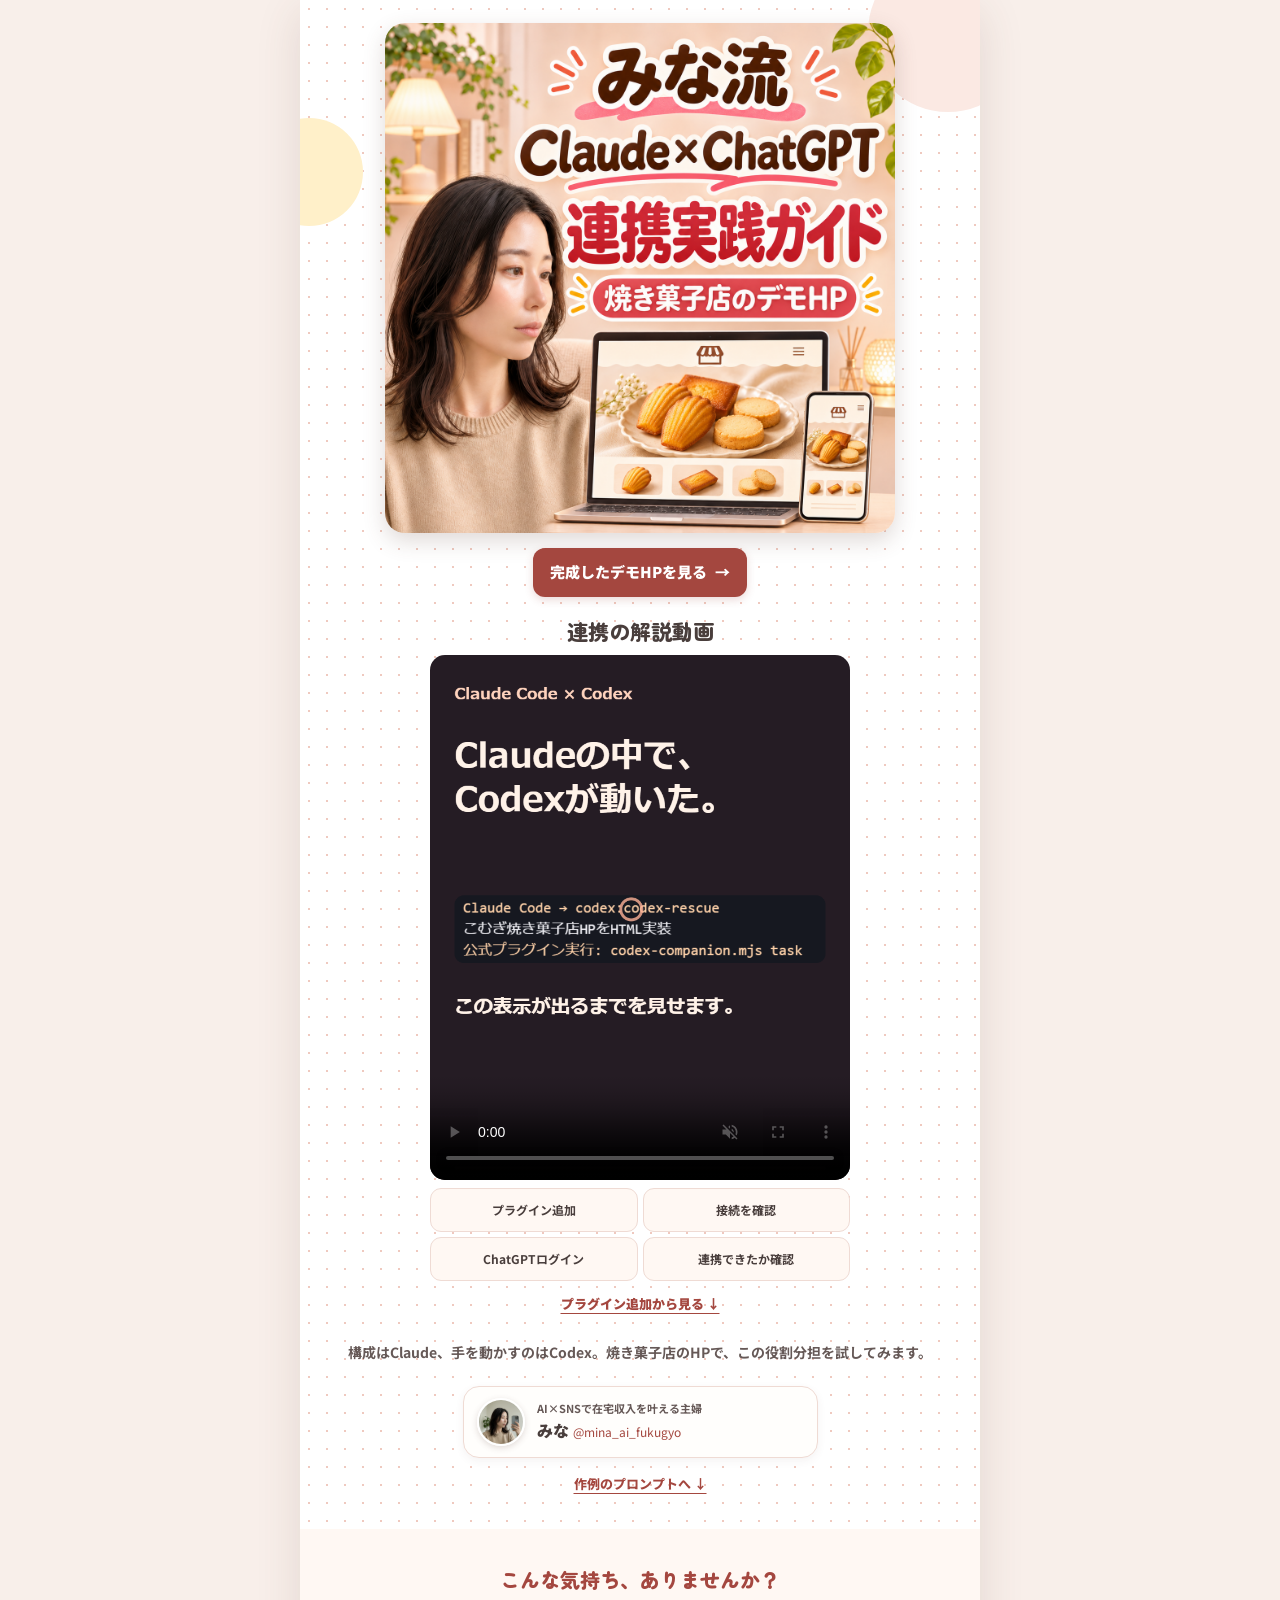
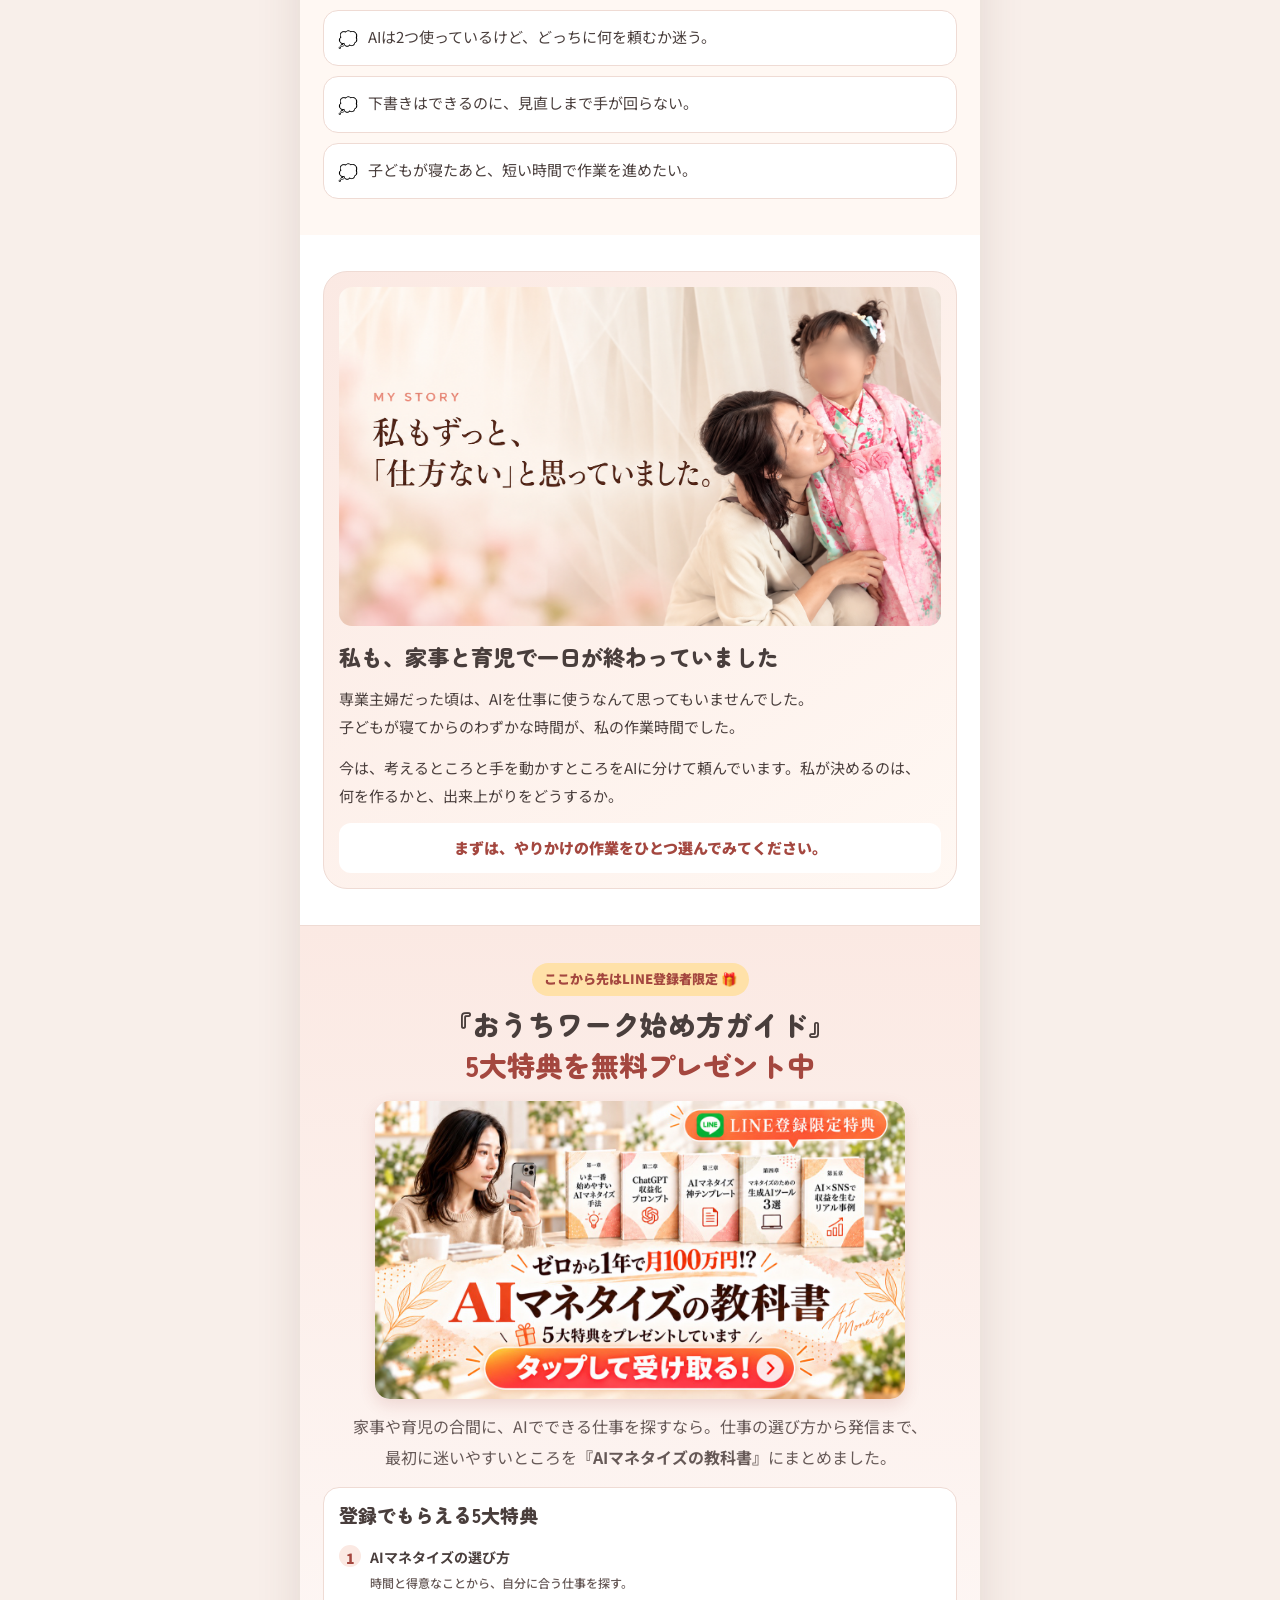
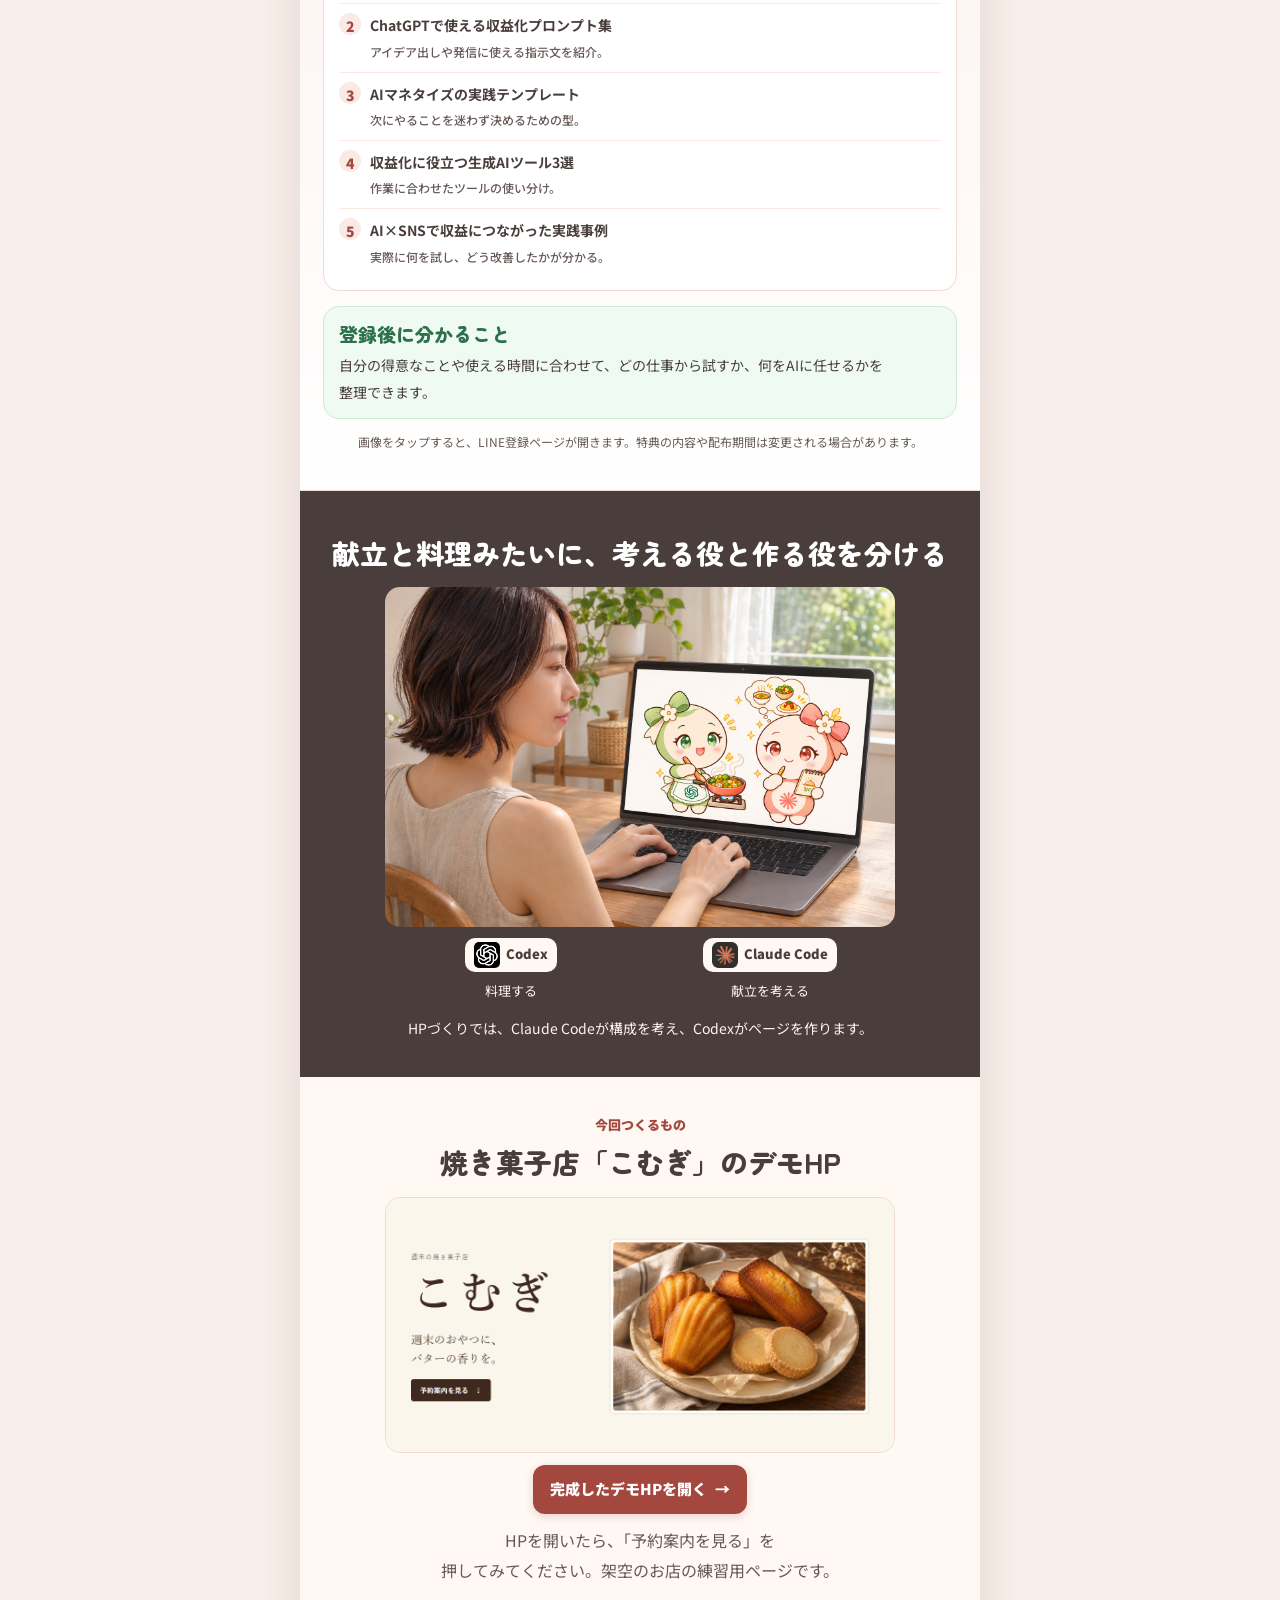
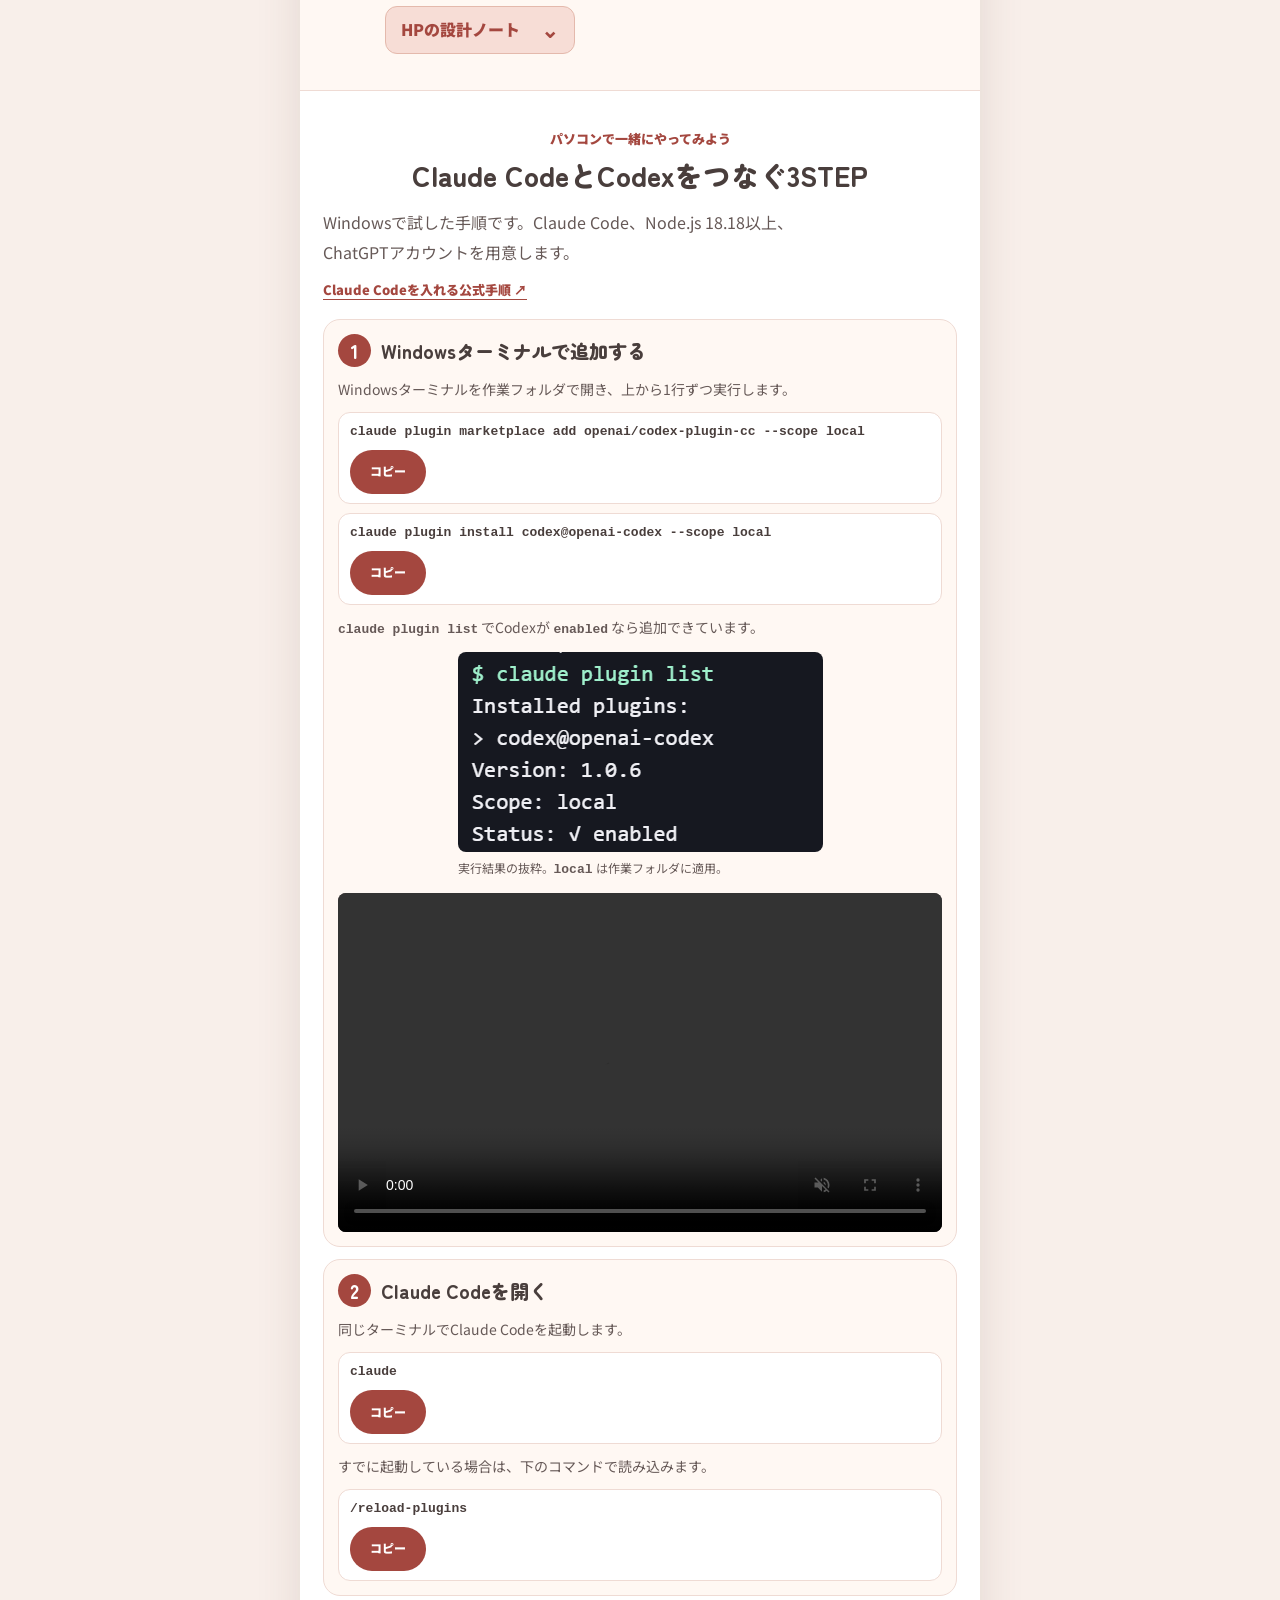
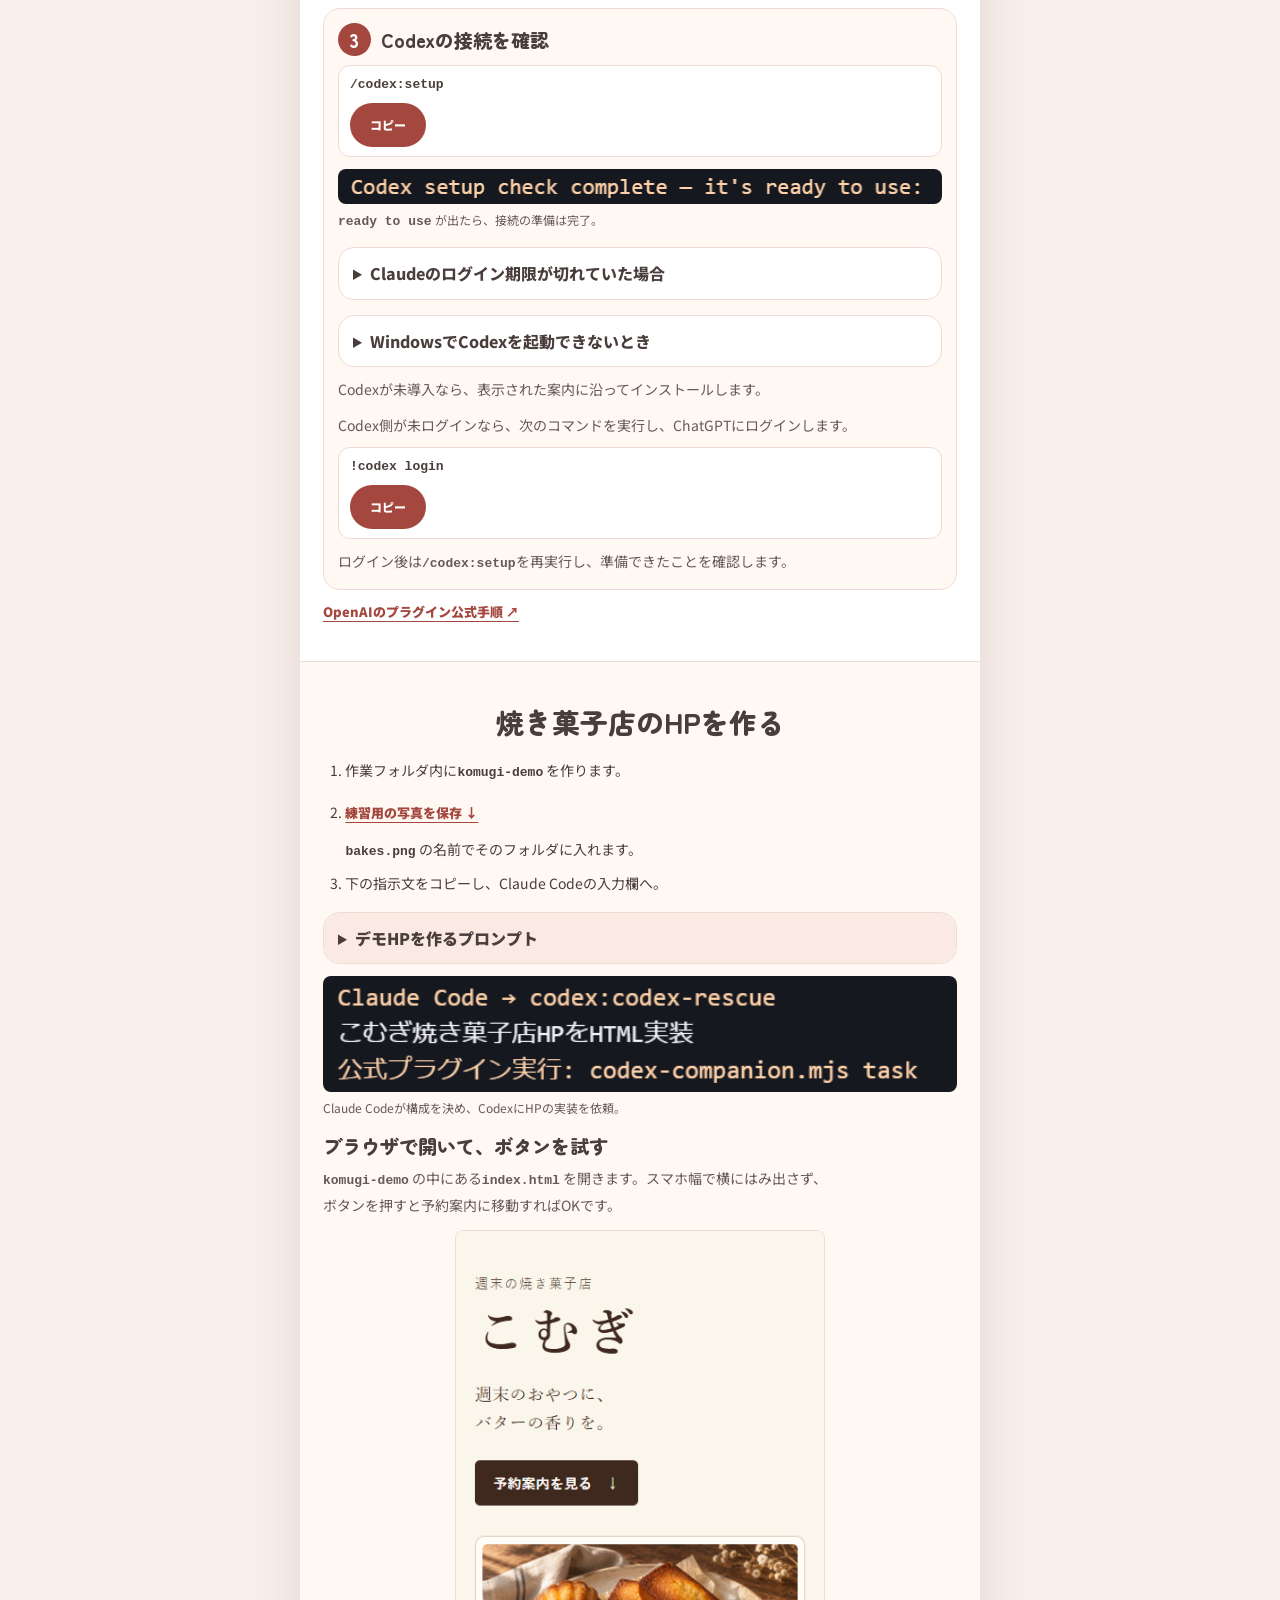
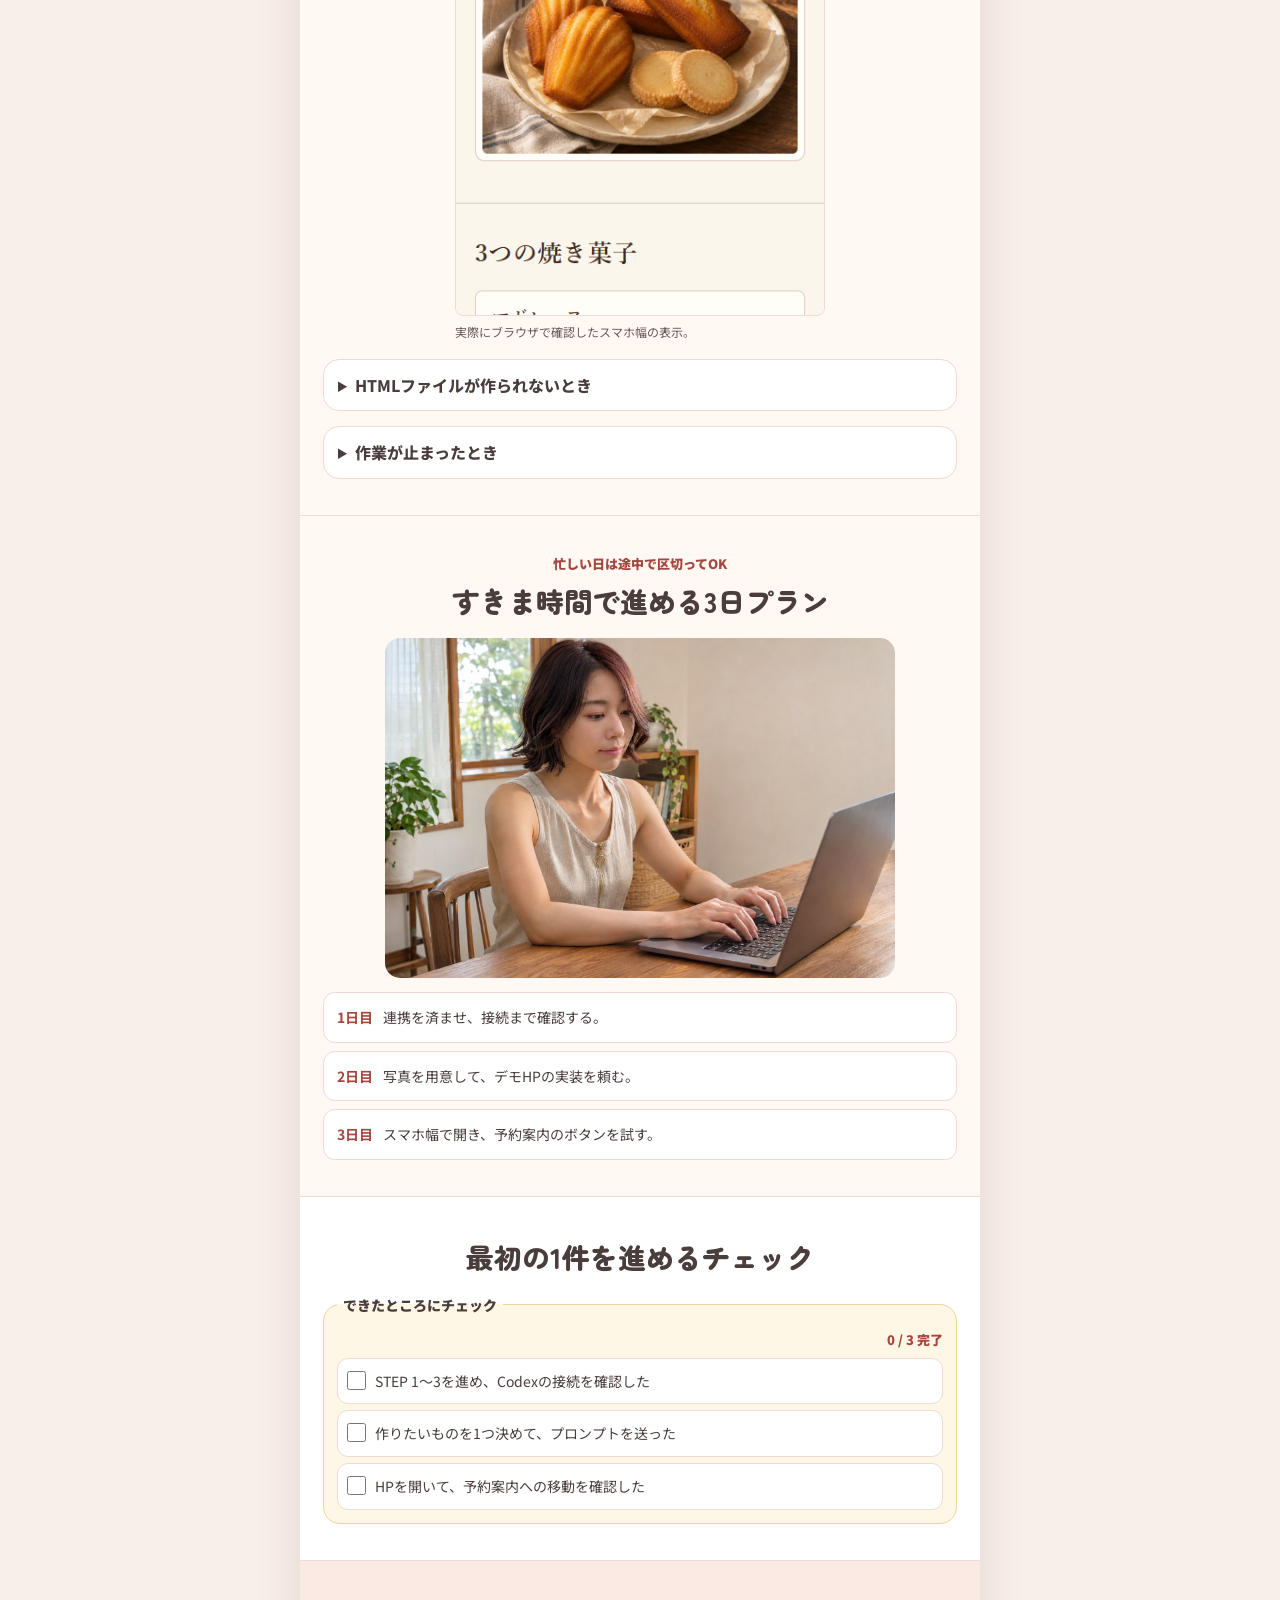
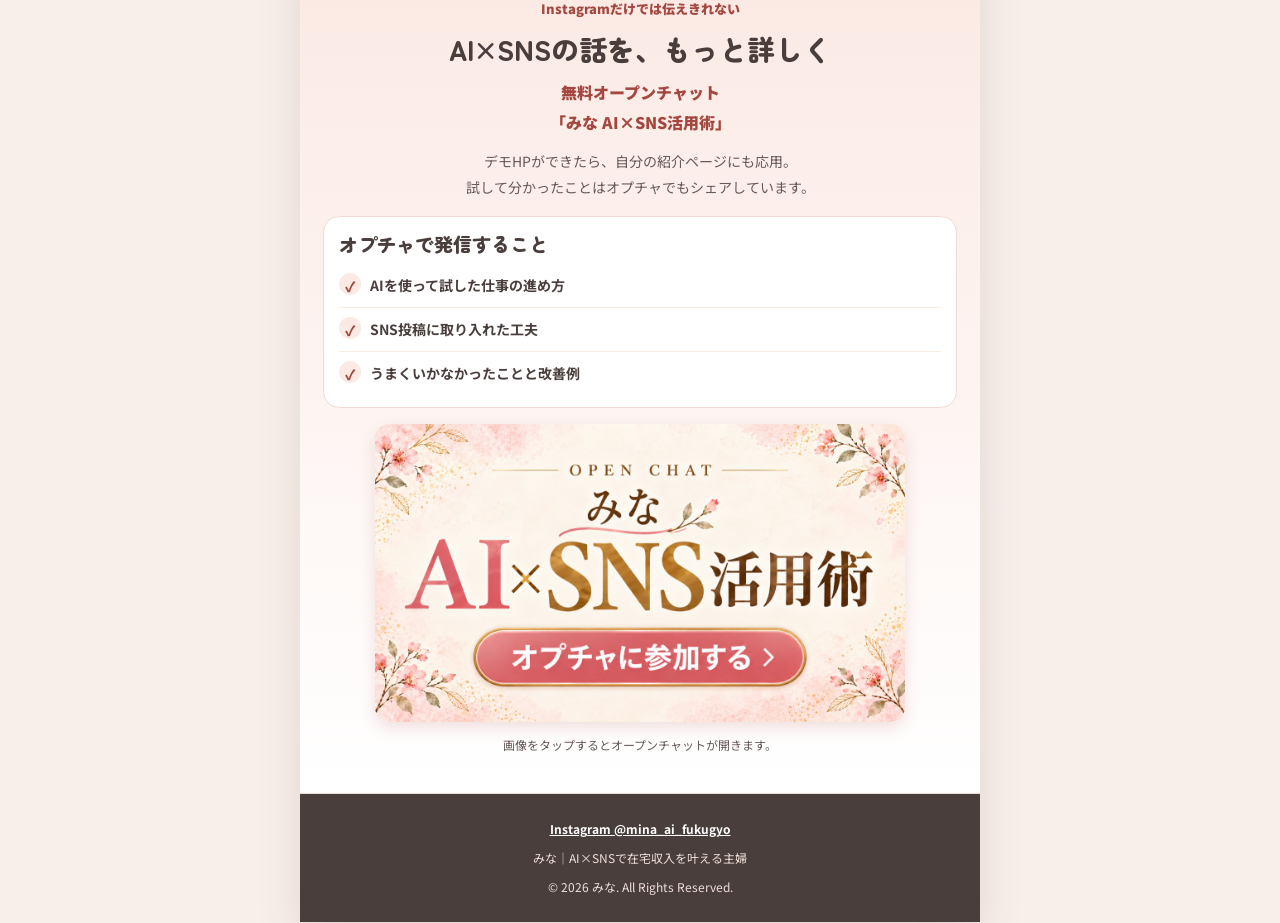
==== index.html @ f0c9cffb "Publish the Claude and ChatGPT bonus guide" ====
<!doctype html>
<html lang="ja">
<head>
  <meta charset="utf-8">
  <meta name="viewport" content="width=device-width, initial-scale=1">
  <meta name="theme-color" content="#fff8f3">
  <meta name="description" content="Claude Codeが構成を決め、Codexが実装。焼き菓子店のデモHPで試す、みなの連携実践ガイド。">
  <title>みな流 Claude×ChatGPT 連携実践ガイド</title>
  <link rel="stylesheet" href="style.css">
  <script src="copy.js" defer></script>
</head>
<body>
<main class="page" id="top">
  <header class="hero">
    <img class="guide-cover" src="assets/mina-bakery-cover.png" width="1254" height="1254" alt="みな流 Claude×ChatGPT 連携実践ガイド。焼き菓子店のデモHPを作る。">
    <h1 class="sr-only">みな流 Claude×ChatGPT 連携実践ガイド</h1>
    <a class="demo-button hero-demo-button" href="komugi-demo/">完成したデモHPを見る <span aria-hidden="true">→</span></a>
    <section class="video-section" aria-labelledby="video-title">
      <h2 id="video-title">連携の解説動画</h2>
      <video class="walkthrough-clip" controls muted playsinline preload="none" poster="assets/claude-codex-quick-poster.png" data-play-in-view aria-label="Claude CodeとCodexの連携。Codexが動いた画面から、プラグイン追加と接続の操作を追う">
        <source src="assets/claude-codex-quick.mp4" type="video/mp4">
        <a href="assets/claude-codex-quick.mp4">解説動画を開く</a>
      </video>
      <div class="video-chapters" role="group" aria-label="実演動画の場面へ移動">
        <button type="button" data-video-time="3.7">プラグイン追加</button>
        <button type="button" data-video-time="7.6">接続を確認</button>
        <button type="button" data-video-time="13.4">ChatGPTログイン</button>
        <button type="button" data-video-time="18.1">連携できたか確認</button>
      </div>
      <a class="source" href="#install-video"><span class="keep">プラグイン追加から見る ↓</span></a>
    </section>
    <p class="intro"><span class="keep">構成はClaude、</span><span class="keep">手を動かすのはCodex。</span><span class="keep">焼き菓子店のHPで、</span><span class="keep">この役割分担を試してみます。</span></p>
    <a class="profile" href="https://www.instagram.com/mina_ai_fukugyo/">
      <img src="assets/mina-avatar.png" alt="" width="48" height="48">
      <span><small>AI×SNSで在宅収入を叶える主婦</small><strong>みな</strong> <span class="handle">@mina_ai_fukugyo</span></span>
    </a>
    <a class="jump" href="#practice">作例のプロンプトへ ↓</a>
  </header>

  <section class="section worries" aria-labelledby="worries-title">
    <h2 id="worries-title"><span class="keep">こんな気持ち、</span><span class="keep">ありませんか？</span></h2>
    <ul>
      <li><span aria-hidden="true">💭</span><p><span class="keep">AIは2つ使っているけど、</span><span class="keep">どっちに何を頼むか迷う。</span></p></li>
      <li><span aria-hidden="true">💭</span><p><span class="keep">下書きはできるのに、</span><span class="keep">見直しまで手が回らない。</span></p></li>
      <li><span aria-hidden="true">💭</span><p><span class="keep">子どもが寝たあと、</span><span class="keep">短い時間で作業を進めたい。</span></p></li>
    </ul>
  </section>

  <section class="section story" aria-labelledby="story-title">
    <div class="story-card">
      <img src="assets/my-story-banner.png" alt="MY STORY 私もずっと、仕方ないと思っていました。">
      <h2 id="story-title"><span class="keep">私も、家事と育児で</span><span class="keep">一日が終わっていました</span></h2>
      <p><span class="keep">専業主婦だった頃は、</span><span class="keep">AIを仕事に使うなんて</span><span class="keep">思ってもいませんでした。</span><span class="keep">子どもが寝てからの</span><span class="keep">わずかな時間が、</span><span class="keep">私の作業時間でした。</span></p>
      <p><span class="keep">今は、考えるところと</span><span class="keep">手を動かすところを</span><span class="keep">AIに分けて頼んでいます。</span><span class="keep">私が決めるのは、</span><span class="keep">何を作るかと、</span><span class="keep">出来上がりをどうするか。</span></p>
      <p class="story-callout"><span class="keep">まずは、やりかけの作業を</span><span class="keep">ひとつ選んでみてください。</span></p>
    </div>
  </section>

  <section class="section benefits" id="line-benefits" aria-labelledby="benefits-title">
    <p class="eyebrow keep">ここから先はLINE登録者限定 🎁</p>
    <h2 id="benefits-title"><span class="keep">『おうちワーク</span><span class="keep">始め方ガイド』</span><span class="title-line"><span class="keep">5大特典を</span><span class="keep">無料プレゼント中</span></span></h2>
    <a class="line-banner" href="https://mimatsu037.github.io/line-link/" aria-label="LINEに登録して5大特典を受け取る"><img src="assets/line-benefits-cta.jpg" alt="AIマネタイズの教科書｜タップしてLINEで5大特典を受け取る"></a>
    <p><span class="keep">家事や育児の合間に、</span><span class="keep">AIでできる仕事を探すなら。</span><span class="keep">仕事の選び方から発信まで、</span><span class="keep">最初に迷いやすいところを</span><span class="keep"><strong>『AIマネタイズの教科書』</strong>に</span><span class="keep">まとめました。</span></p>
    <div class="benefit-list">
      <h3>登録でもらえる5大特典</h3>
      <ol>
        <li><span class="keep">AIマネタイズの選び方</span><p><span class="keep">時間と得意なことから、</span><span class="keep">自分に合う仕事を探す。</span></p></li>
        <li><span class="keep">ChatGPTで使える</span><span class="keep">収益化プロンプト集</span><p><span class="keep">アイデア出しや発信に</span><span class="keep">使える指示文を紹介。</span></p></li>
        <li><span class="keep">AIマネタイズの</span><span class="keep">実践テンプレート</span><p><span class="keep">次にやることを</span><span class="keep">迷わず決めるための型。</span></p></li>
        <li><span class="keep">収益化に役立つ</span><span class="keep">生成AIツール3選</span><p><span class="keep">作業に合わせた</span><span class="keep">ツールの使い分け。</span></p></li>
        <li><span class="keep">AI×SNSで収益につながった</span><span class="keep">実践事例</span><p><span class="keep">実際に何を試し、</span><span class="keep">どう改善したかが分かる。</span></p></li>
      </ol>
    </div>
    <aside class="after">
      <h3>登録後に分かること</h3>
      <p><span class="keep">自分の得意なことや</span><span class="keep">使える時間に合わせて、</span><span class="keep">どの仕事から試すか、</span><span class="keep">何をAIに任せるかを</span><span class="keep">整理できます。</span></p>
    </aside>
    <p class="note"><span class="keep">画像をタップすると、</span><span class="keep">LINE登録ページが開きます。</span><span class="keep">特典の内容や配布期間は</span><span class="keep">変更される場合があります。</span></p>
  </section>
  <section class="section roles" aria-labelledby="roles-title">
    <h2 id="roles-title"><span class="keep">献立と料理みたいに、</span><span class="keep">考える役と作る役を分ける</span></h2>
    <figure class="guide-figure role-work-photo">
      <img src="assets/mina-pc-mascots.jpg" width="1536" height="1024" loading="lazy" alt="パソコンを操作するみなの横顔。画面では緑のCodexが料理し、コーラル色のClaude Codeが献立を考えている。">
    </figure>
    <div class="ai-pair cooking-roles">
      <div><span class="keep"><img src="assets/codex.png" alt="" width="26" height="26"> Codex</span><p>料理する</p></div>
      <div><span class="keep"><img src="assets/claude-code.png" alt="" width="26" height="26"> Claude Code</span><p>献立を考える</p></div>
    </div>
    <p class="roles-example"><span class="keep">HPづくりでは、</span><span class="keep">Claude Codeが構成を考え、</span><span class="keep">Codexがページを作ります。</span></p>
  </section>

  <section class="section finished-example" id="demo" aria-labelledby="sample-title">
    <div class="section-heading">
      <p class="eyebrow">今回つくるもの</p>
      <h2 id="sample-title"><span class="keep">焼き菓子店「こむぎ」の</span><span class="keep">デモHP</span></h2>
    </div>
    <a class="demo-preview" href="komugi-demo/" aria-label="焼き菓子店こむぎの完成したデモHPを開く">
      <img src="assets/komugi-desktop.png" width="1100" height="645" loading="lazy" alt="実際にブラウザで表示した、焼き菓子店こむぎのホームページ。">
    </a>
    <a class="demo-button" href="komugi-demo/">完成したデモHPを開く <span aria-hidden="true">→</span></a>
    <p class="section-lead"><span class="keep">HPを開いたら、</span><span class="keep">「予約案内を見る」を</span><span class="keep">押してみてください。</span><span class="keep">架空のお店の練習用ページです。</span></p>
    <details class="script-notebook">
      <summary>HPの設計ノート</summary>
      <div class="notebook-paper">
        <h3 class="notebook-title"><span class="keep">お店の紹介から</span><span class="keep">予約案内まで</span></h3>
        <ol class="notebook-entries">
          <li><h4>最初の画面</h4><p><span class="keep">写真と店名で雰囲気を伝え、</span><span class="keep">予約案内のボタンを置く。</span></p></li>
          <li><h4>焼き菓子の紹介</h4><p><span class="keep">マドレーヌ、フィナンシェ、</span><span class="keep">サブレの3種類を並べる。</span></p></li>
          <li><h4>予約・受け取りの案内</h4><p><span class="keep">冒頭のボタンから</span><span class="keep">同じページ内の案内へ移動。</span></p></li>
        </ol>
      </div>
    </details>
  </section>

  <section class="section" id="setup" aria-labelledby="setup-title">
    <div class="section-heading">
      <p class="eyebrow">パソコンで一緒にやってみよう</p>
      <h2 id="setup-title"><span class="keep">Claude CodeとCodexを</span><span class="keep">つなぐ3STEP</span></h2>
    </div>
    <p class="section-lead"><span class="keep">Windowsで試した手順です。</span><span class="keep">Claude Code、</span><span class="keep">Node.js 18.18以上、</span><span class="keep">ChatGPTアカウントを用意します。</span></p>
    <a class="source" href="https://code.claude.com/docs/en/quickstart" target="_blank" rel="noopener noreferrer"><span class="keep">Claude Codeを入れる</span><span class="keep">公式手順 ↗</span></a>
    <ol class="steps">
      <li class="card">
        <h3><span><span class="keep">Windowsターミナルで</span><span class="keep">追加する</span></span></h3>
        <div id="install-video">
          <p><span class="keep">Windowsターミナルを</span><span class="keep">作業フォルダで開き、</span><span class="keep">上から1行ずつ実行します。</span></p>
          <div class="snippet"><code id="terminal-marketplace">claude plugin marketplace add openai/codex-plugin-cc --scope local</code><button type="button" data-copy="terminal-marketplace" aria-label="ターミナル用の追加コマンドをコピー">コピー</button></div>
          <div class="snippet"><code id="terminal-install">claude plugin install codex@openai-codex --scope local</code><button type="button" data-copy="terminal-install" aria-label="ターミナル用のインストールコマンドをコピー">コピー</button></div>
          <p><span class="keep"><code>claude plugin list</code> で</span><span class="keep">Codexが <code>enabled</code> なら</span><span class="keep">追加できています。</span></p>
          <figure class="recorded-screen installed-screen">
            <img src="assets/recorded-plugin-enabled.png" width="365" height="200" loading="lazy" alt="実際の claude plugin list の結果。codex@openai-codex が Scope: local、Status: enabled と表示された。">
            <figcaption><span class="keep">実行結果の抜粋。</span><span class="keep"><code>local</code> は作業フォルダに適用。</span></figcaption>
          </figure>
          <video class="install-clip" controls muted playsinline preload="none" data-play-in-view aria-label="プラグインの追加と再ログインが必要な場合の操作録画">
            <source src="assets/claude-codex-install.mp4" type="video/mp4">
            <a href="assets/claude-codex-install.mp4">実演動画を開く</a>
          </video>
        </div>
      </li>
      <li class="card">
        <h3>Claude Codeを開く</h3>
        <p><span class="keep">同じターミナルで</span><span class="keep">Claude Codeを起動します。</span></p>
        <div class="snippet"><code id="launch-claude">claude</code><button type="button" data-copy="launch-claude" aria-label="Claude Codeの起動コマンドをコピー">コピー</button></div>
        <p><span class="keep">すでに起動している場合は、</span><span class="keep">下のコマンドで読み込みます。</span></p>
        <div class="snippet"><code id="reload">/reload-plugins</code><button type="button" data-copy="reload" aria-label="再読み込みコマンドをコピー">コピー</button></div>
      </li>
      <li class="card">
        <h3>Codexの接続を確認</h3>
        <div class="snippet"><code id="connect">/codex:setup</code><button type="button" data-copy="connect" aria-label="接続確認コマンドをコピー">コピー</button></div>
        <figure class="recorded-screen">
          <a href="assets/recorded-bakery-ready.png" target="_blank" rel="noopener">
            <img src="assets/recorded-bakery-ready.png" width="600" height="35" loading="lazy" alt="Codex setup check complete — it's ready to use と表示された実行画面。">
          </a>
          <figcaption><span class="keep"><code>ready to use</code> が出たら、</span><span class="keep">接続の準備は完了。</span></figcaption>
        </figure>
        <details class="help auth-help">
          <summary><span class="keep">Claudeのログイン期限が</span><span class="keep">切れていた場合</span></summary>
          <p><span class="keep"><code>OAuth session expired</code></span><span class="keep">と出たら、ターミナルで</span><span class="keep">Claudeに再ログインします。</span></p>
          <figure class="recorded-screen">
            <a href="assets/recorded-claude-auth-expired.png" target="_blank" rel="noopener">
              <img src="assets/recorded-claude-auth-expired.png" width="905" height="32" loading="lazy" alt="接続を試したときの表示。Failed to authenticate: OAuth session expired and could not be refreshed.">
            </a>
            <figcaption>実際のエラー表示。タップで拡大。</figcaption>
          </figure>
          <div class="snippet"><code id="claude-login">claude auth login</code><button type="button" data-copy="claude-login" aria-label="Claudeの再ログインコマンドをコピー">コピー</button></div>
          <p><span class="keep">ブラウザでログインしたら、</span><span class="keep">同じ作業フォルダで</span><span class="keep"><code>/codex:setup</code> をやり直します。</span></p>
          <a class="source" href="https://code.claude.com/docs/en/cli-reference" target="_blank" rel="noopener noreferrer">Claude Codeのログイン手順 ↗</a>
        </details>
        <details class="help windows-cli-help">
          <summary><span class="keep">WindowsでCodexを</span><span class="keep">起動できないとき</span></summary>
          <p><span class="keep"><code>Exec format error</code> が出たら、</span><span class="keep">Git Bashで次のコマンドを試します。</span></p>
          <div class="snippet"><code id="codex-version">codex --version</code><button type="button" data-copy="codex-version" aria-label="Codex CLIのバージョン確認コマンドをコピー">コピー</button></div>
          <p><span class="keep">バージョンが出なければ、</span><span class="keep">公式のWindows用CLIを用意し、</span><span class="keep">Git Bashで起動できる状態にします。</span><span class="keep">その後、Claude Codeを開き直し、</span><span class="keep"><code>/codex:setup</code> を実行します。</span></p>
          <a class="source" href="https://github.com/openai/codex#quickstart" target="_blank" rel="noopener noreferrer"><span class="keep">Codex CLIの</span><span class="keep">公式インストール手順 ↗</span></a>
        </details>
        <p><span class="keep">Codexが未導入なら、</span><span class="keep">表示された案内に沿って</span><span class="keep">インストールします。</span></p>
        <p><span class="keep">Codex側が未ログインなら、</span><span class="keep">次のコマンドを実行し、</span><span class="keep">ChatGPTにログインします。</span></p>
        <div class="snippet"><code id="login">!codex login</code><button type="button" data-copy="login" aria-label="ログインコマンドをコピー">コピー</button></div>
        <p><span class="keep">ログイン後は</span><span class="keep"><code>/codex:setup</code>を再実行し、</span><span class="keep">準備できたことを確認します。</span></p>
      </li>
    </ol>
    <a class="source" href="https://github.com/openai/codex-plugin-cc" target="_blank" rel="noopener noreferrer"><span class="keep">OpenAIのプラグイン</span><span class="keep">公式手順 ↗</span></a>
  </section>

  <section class="section prompt-section" id="practice" aria-labelledby="prompt-title">
    <div class="section-heading">
      <h2 id="prompt-title">焼き菓子店のHPを作る</h2>
    </div>
    <ol class="practice-prep">
      <li><span class="keep">作業フォルダ内に</span><span class="keep"><code>komugi-demo</code> を作ります。</span></li>
      <li><a class="source" href="komugi-demo/bakes.png" download="bakes.png">練習用の写真を保存 ↓</a><span class="keep"><code>bakes.png</code> の名前で</span><span class="keep">そのフォルダに入れます。</span></li>
      <li><span class="keep">下の指示文をコピーし、</span><span class="keep">Claude Codeの入力欄へ。</span></li>
    </ol>
    <details class="prompt-card">
      <summary><span class="keep">デモHPを作る</span><span class="keep">プロンプト</span></summary>
      <div class="prompt-bar"><button type="button" data-copy="prompt" aria-label="デモHPを作るプロンプトをコピー">全文をコピー</button></div>
      <pre id="prompt" class="prompt-text">架空の焼き菓子店「こむぎ」の、スマホ向け1ページHPを作りたいです。週末に<span class="keep">マドレーヌ</span>、<span class="keep">フィナンシェ</span>、<span class="keep">サブレ</span>をテイクアウトできるお店という設定です。

まず<span class="keep">Claude Code</span>で、お店の雰囲気、初めての人に伝えること、ページを読む順番、予約案内への導線を短く設計してください。その設計を表示したら、<span class="keep">codex:codex-rescue</span> に <span class="keep">--wait</span> を付けて、下の条件と一緒に実装を依頼してください。

・<span class="keep">komugi-demo/index.html</span> を作成。CSSはHTMLの中に書き、単体でブラウザ表示できるようにする
・用意した焼き菓子の写真 <span class="keep">komugi-demo/bakes.png</span> を参照する。画像の差し替えや外部画像の取得は不要
・クリーム色と焦げ茶を中心に、写真が映える素朴で上品なデザイン。日本語で読みやすくする
・上から「お店の紹介」「3つの焼き菓子」「受け取り・予約案内」。冒頭の「予約案内を見る」ボタンは同じページの id="reserve" へ移動させる
・架空店のデモだと分かる表示を入れ、実際の予約や外部サービスへの送信は行わない
・幅390pxとPCで読めるレスポンシブな設計にし、見出しの切れや横スクロールが出ないようにする
・既存ファイルは上書きしない。Codex側で書き込めない場合は、完成したHTML全文を結果として返し、<span class="keep">Claude Code</span>が同じ内容を保存する

実装のあと、<span class="keep">Claude Code</span>はファイルを確認し、予約ボタンの移動先と、スマホで確認する点を教えてください。連携できなければ止まった場所を教えてください。</pre>
    </details>
    <figure class="recorded-screen handoff-screen">
      <a href="assets/recorded-bakery-handoff.png" target="_blank" rel="noopener">
        <img src="assets/recorded-bakery-handoff.png" width="560" height="102" loading="lazy" alt="Claude Codeからcodex:codex-rescueにデモHPの実装を渡した記録。">
      </a>
      <figcaption><span class="keep">Claude Codeが構成を決め、</span><span class="keep">CodexにHPの実装を依頼。</span></figcaption>
    </figure>
    <div class="save-note">
      <h3><span class="keep">ブラウザで開いて、</span><span class="keep">ボタンを試す</span></h3>
      <p><span class="keep"><code>komugi-demo</code> の中にある</span><span class="keep"><code>index.html</code> を開きます。</span><span class="keep">スマホ幅で横にはみ出さず、</span><span class="keep">ボタンを押すと予約案内に</span><span class="keep">移動すればOKです。</span></p>
      <figure class="recorded-screen mobile-demo-screen">
        <a href="assets/komugi-mobile.png" target="_blank" rel="noopener">
          <img src="assets/komugi-mobile.png" width="390" height="725" loading="lazy" alt="390pxで開いたデモHP。焼き菓子の写真と予約案内ボタンが見える。">
        </a>
        <figcaption><span class="keep">実際にブラウザで確認した</span><span class="keep">スマホ幅の表示。</span></figcaption>
      </figure>
      <details class="help">
        <summary><span class="keep">HTMLファイルが</span><span class="keep">作られないとき</span></summary>
        <p><span class="keep">Codexの結果にHTMLがあり、</span><span class="keep">ファイルだけがないときは、</span><span class="keep">Claude Codeに保存を頼めます。</span></p>
        <div class="snippet"><code id="save-fallback">Codexが返したHTMLをそのまま、komugi-demo/index.html に保存してください。同名ファイルがあれば上書き前に確認してください。</code><button type="button" data-copy="save-fallback" aria-label="デモHPの保存指示をコピー">コピー</button></div>
      </details>
    </div>
    <details class="help">
      <summary>作業が止まったとき</summary>
      <p><span class="keep"><code>/codex:setup</code> で接続を確認。</span><span class="keep">作業中の状態を知りたいときは</span><span class="keep"><code>/codex:status</code> を試します。</span></p>
    </details>
  </section>

  <section class="section plan" aria-labelledby="plan-title">
    <div class="section-heading">
      <p class="eyebrow">忙しい日は途中で区切ってOK</p>
      <h2 id="plan-title"><span class="keep">すきま時間で進める</span><span class="keep">3日プラン</span></h2>
    </div>
    <figure class="guide-figure plan-photo">
      <img src="assets/mina-pc-front.jpg" width="1536" height="1024" loading="lazy" alt="ノートPCのキーボードを打つみなを斜め正面から見たイメージ。">
    </figure>
    <ol>
      <li><strong>1日目</strong><p><span class="keep">連携を済ませ、</span><span class="keep">接続まで確認する。</span></p></li>
      <li><strong>2日目</strong><p><span class="keep">写真を用意して、</span><span class="keep">デモHPの実装を頼む。</span></p></li>
      <li><strong>3日目</strong><p><span class="keep">スマホ幅で開き、</span><span class="keep">予約案内のボタンを試す。</span></p></li>
    </ol>
  </section>

  <section class="section finish" aria-labelledby="finish-title">
    <div class="section-heading">
      <h2 id="finish-title">最初の1件を進めるチェック</h2>
    </div>
    <fieldset class="checklist">
      <legend>できたところにチェック</legend>
      <p class="check-progress" role="status">0 / 3 完了</p>
      <label><input type="checkbox" name="connected"><span><span class="keep">STEP 1〜3を進め、</span><span class="keep">Codexの接続を確認した</span></span></label>
      <label><input type="checkbox" name="requested"><span><span class="keep">作りたいものを1つ決めて、</span><span class="keep">プロンプトを送った</span></span></label>
      <label><input type="checkbox" name="reviewed"><span><span class="keep">HPを開いて、</span><span class="keep">予約案内への移動を確認した</span></span></label>
    </fieldset>
  </section>

  <section class="section openchat" id="openchat" aria-labelledby="openchat-title">
    <p class="eyebrow">Instagramだけでは伝えきれない</p>
    <h2 id="openchat-title"><span class="keep">AI×SNSの話を、</span><span class="keep">もっと詳しく</span></h2>
    <p class="openchat-name"><span class="keep">無料オープンチャット</span><span class="title-line keep">「みな AI×SNS活用術」</span></p>
    <p class="next-work"><span class="keep">デモHPができたら、</span><span class="keep">自分の紹介ページにも応用。</span><span class="keep">試して分かったことは</span><span class="keep">オプチャでもシェアしています。</span></p>
    <div class="benefit-list">
      <h3>オプチャで発信すること</h3>
      <ul>
        <li><span class="keep">AIを使って試した仕事の進め方</span></li>
        <li><span class="keep">SNS投稿に取り入れた工夫</span></li>
        <li><span class="keep">うまくいかなかったことと改善例</span></li>
      </ul>
    </div>
    <a class="line-banner" href="https://line.me/ti/g2/-iZ9LBnhq6PqtsV0tf52ID7_K5QNRmfn5Hqesg?utm_source=invitation&amp;utm_medium=link_copy&amp;utm_campaign=default" aria-label="無料オープンチャット みな AI×SNS活用術に参加する"><img src="assets/openchat-mina-ai-sns.jpg" alt="みな AI×SNS活用術｜オープンチャットに参加する"></a>
    <p class="note"><span class="keep">画像をタップすると</span><span class="keep">オープンチャットが開きます。</span></p>
  </section>
  <footer>
    <a href="https://www.instagram.com/mina_ai_fukugyo/">Instagram @mina_ai_fukugyo</a>
    <p>みな｜AI×SNSで在宅収入を叶える主婦</p>
    <p>© 2026 みな. All Rights Reserved.</p>
  </footer>
</main>
<div class="sr-only" role="status" id="copy-status"></div>
</body>
</html>
---- style.css ----
@import url("https://fonts.googleapis.com/css2?family=Noto+Sans+JP:wght@400;500;700;900&family=Zen+Maru+Gothic:wght@700;900&display=swap");

:root {
  color-scheme: light;
  --ink: #493e3c;
  --muted: #665957;
  --accent: #a4473f;
  --coral: #d87368;
  --cream: #fff8f3;
  --blush: #fbe9e3;
  --border: #efdbd4;
  --gold: #ffe1a8;
  --green: #2d704e;
  font-family: "Noto Sans JP", "Yu Gothic", Meiryo, sans-serif;
  color: var(--ink);
  background: #f8efea;
  line-break: strict;
  word-break: normal;
  overflow-wrap: break-word;
  scroll-behavior: smooth;
}
* { box-sizing: border-box; }
body, p, h1, h2, h3, ol, ul { margin: 0; }
body { font-size: 16px; line-height: 1.9; }
a { color: inherit; }
button, summary { cursor: pointer; }
button { font: inherit; }
a:focus-visible, button:focus-visible, summary:focus-visible, input:focus-visible {
  outline: 3px solid #087c64;
  outline-offset: 4px;
}
.keep { white-space: nowrap; }
.page {
  max-width: 680px;
  min-height: 100vh;
  margin-inline: auto;
  background: white;
  box-shadow: 0 12px 42px #62413924;
}
.hero {
  position: relative;
  isolation: isolate;
  overflow: hidden;
  text-align: center;
  padding: 39px 20px 23px;
  background: radial-gradient(#efc9bf 1px, transparent 1px) 0 0 / 18px 18px;
}
.hero::before, .hero::after {
  content: "";
  position: absolute;
  z-index: -1;
  border-radius: 50%;
}
.hero::before { width: 160px; height: 160px; inset: -48px -48px auto auto; background: var(--blush); }
.hero::after { width: 108px; height: 108px; inset: 118px auto auto -45px; background: #fff0c9; }
.hero-badge {
  display: inline-block;
  padding: 5px 15px;
  background: var(--accent);
  color: #fff;
  border-radius: 999px;
  font-size: 12px;
  font-weight: 900;
  box-shadow: 0 4px 8px #8f51452d;
}
.eyebrow { font-size: 13px; font-weight: 900; color: var(--accent); }
.hero-lead { margin-top: 18px; font-size: 15px; text-wrap: balance; }
h1, h2, h3 { font-family: "Zen Maru Gothic", "Noto Sans JP", sans-serif; line-height: 1.45; font-weight: 900; }
h1 { margin-top: 5px; font-size: clamp(29px, 7.9vw, 40px); letter-spacing: -.015em; }
h2 { font-size: clamp(22px, 6vw, 28px); }
h3 { font-size: 19px; }
.title-line { display: block; }
.marker { color: var(--accent); background: linear-gradient(transparent 65%, var(--gold) 65%); }
.intro { margin-top: 13px; color: var(--muted); font-weight: 700; font-size: 14px; text-wrap: balance; }
.profile {
  display: flex;
  align-items: center;
  gap: 12px;
  max-width: 355px;
  margin: 20px auto 0;
  padding: 11px 13px;
  text-align: left;
  text-decoration: none;
  line-height: 1.6;
  background: #fffefc;
  border: 1px solid var(--border);
  border-radius: 16px;
  box-shadow: 0 3px 9px #62413910;
}
.profile img { object-fit: cover; border-radius: 50%; border: 2px solid white; box-shadow: 0 2px 6px #62413930; flex: none; }
.profile small { display: block; color: var(--muted); font-size: 11px; font-weight: 700; }
.profile strong { font-weight: 900; }
.handle { color: var(--accent); font-size: 12px; }
.jump { display: inline-flex; align-items: center; min-height: 44px; margin-top: 4px; color: var(--accent); font-size: 13px; font-weight: 800; text-underline-offset: 4px; }
.section { padding: 36px 23px; scroll-margin-top: 12px; }
.section-heading { text-align: center; }
.section-heading h2 { margin-top: 4px; }
.section-lead { margin-top: 11px; color: var(--muted); }
.worries { background: var(--cream); }
.worries h2 { color: var(--accent); text-align: center; font-size: 20px; }
.worries ul { list-style: none; padding: 0; display: grid; gap: 10px; margin-top: 16px; }
.worries li { display: flex; gap: 10px; align-items: start; padding: 12px 14px; border-radius: 15px; border: 1px solid var(--border); background: white; }
.worries p { font-size: 15px; }
.story-card { border-radius: 24px; padding: 15px; background: linear-gradient(145deg, var(--blush), var(--cream)); border: 1px solid var(--border); }
.story-card img, .line-banner img { display: block; width: 100%; height: auto; }
.story-card img { border-radius: 13px; }
.story-card h2 { margin-top: 15px; font-size: 22px; }
.story-card p { margin-top: 12px; font-size: 15px; }
.story-callout { background: white; border-radius: 12px; padding: 11px; text-align: center; color: var(--accent); font-weight: 900; }
.roles { background: var(--ink); color: white; text-align: center; }
.roles .eyebrow { color: #ffd8cf; }
.roles h2 { margin-top: 6px; }
.roles-example { color: #fff3ee; font-size: 14px; text-wrap: balance; }
.steps { list-style: none; padding: 0; margin-top: 16px; display: grid; grid-template-columns: minmax(0, 1fr); gap: 12px; counter-reset: step; }
.card { padding: 14px; border: 1px solid var(--border); border-radius: 17px; background: var(--cream); counter-increment: step; }
.card h3 { display: flex; gap: 10px; align-items: center; }
.card h3::before {
  content: counter(step); background: var(--accent); color: white;
  border-radius: 50%; flex: 0 0 33px; height: 33px; display: grid; place-items: center;
}
.card p { margin-top: 9px; font-size: 14px; color: var(--muted); }
.snippet { margin-top: 9px; background: white; color: var(--ink); border: 1px solid var(--border); padding: 9px 11px; border-radius: 12px; display: grid; justify-items: start; gap: 8px; }
code { font: 600 13px/1.55 ui-monospace, Consolas, monospace; }
.snippet code { overflow-wrap: anywhere; }
[data-copy] { border-radius: 999px; padding: 0 14px; min-width: 76px; min-height: 44px; border: 1px solid transparent; background: var(--accent); color: white; font-size: 12px; font-weight: 900; }
[data-copy]:hover { background: #863930; }
.source { display: inline-block; margin-top: 10px; font-size: 13px; color: var(--accent); font-weight: 900; text-underline-offset: 4px; }
.prompt-section { background: var(--cream); border-block: 1px solid var(--border); }
.prompt-card, .example, .help, .benefit-list, .after { margin-top: 15px; border-radius: 16px; }
.prompt-card { border: 1px solid var(--border); background: white; }
.prompt-card summary { padding: 10px 14px; background: var(--blush); border-radius: 15px; font-weight: 900; }
.prompt-card[open] summary { border-radius: 15px 15px 0 0; }
.prompt-bar { display: flex; align-items: center; flex-wrap: wrap; gap: 2px 10px; padding: 10px 14px 0; }
.prompt-download { display: inline-flex; align-items: center; min-height: 44px; color: var(--accent); font-size: 12px; font-weight: 800; text-underline-offset: 3px; }
.prompt-text { padding: 13px 14px 16px; font-size: 14px; }
.prompt-text ol { padding-left: 1.5em; margin-top: 9px; }
.prompt-text li + li { margin-top: 7px; }
.example { background: #fff1d5; padding: 13px 15px; }
.example p, .help p, .after p { margin-top: 5px; font-size: 14px; }
.help { background: white; border: 1px solid var(--border); padding: 0 14px; }
.help summary { font-weight: 800; padding-block: 10px; }
.help[open] { padding-bottom: 14px; }
.benefits, .openchat { background: linear-gradient(var(--blush), #fff); text-align: center; border-block: 1px solid var(--border); }
.benefits .eyebrow { display: inline-block; background: var(--gold); padding: 4px 12px; border-radius: 999px; }
.benefits h2, .openchat h2 { margin-top: 8px; }
.benefits .title-line, .openchat-name { color: var(--accent); }
.line-banner { display: block; max-width: 530px; margin: 16px auto 0; border-radius: 15px; box-shadow: 0 6px 16px #a4473f29; }
.line-banner img { border-radius: inherit; }
.line-banner:hover { filter: saturate(1.07); }
.line-banner:active { transform: scale(.985); }
.benefits > p:not(.eyebrow), .openchat .note { margin-top: 12px; color: var(--muted); text-wrap: balance; }
.benefit-list, .after { text-align: left; padding: 13px 15px; }
.benefit-list { background: white; border: 1px solid var(--border); }
.benefit-list ol, .benefit-list ul { list-style: none; margin-top: 7px; padding: 0; }
.benefit-list ol { counter-reset: benefit; }
.benefit-list li { position: relative; padding: 8px 0 8px 31px; font-size: 14px; font-weight: 700; }
.benefit-list ol li { counter-increment: benefit; }
.benefit-list li + li { border-top: 1px solid var(--blush); }
.benefit-list li::before { position: absolute; left: 0; top: 9px; display: grid; place-items: center; width: 22px; height: 22px; border-radius: 50%; background: var(--blush); color: var(--accent); font-weight: 900; }
.benefit-list ol li::before { content: counter(benefit); }
.benefit-list ul li::before { content: "✓"; }
.benefit-list li p { margin-top: 2px; color: var(--muted); font-size: 12px; font-weight: 500; }
.after { background: #effaf2; border: 1px solid #ccebd4; }
.after h3 { color: var(--green); }
.note { font-size: 12px; }
.plan { background: var(--cream); border-bottom: 1px solid var(--border); }
.plan ol { list-style: none; display: grid; gap: 8px; margin-top: 14px; padding: 0; }
.plan li { display: flex; align-items: start; gap: 10px; padding: 11px 13px; background: white; border: 1px solid var(--border); border-radius: 12px; font-size: 14px; }
.plan strong { flex: none; color: var(--accent); }
.checklist { margin: 14px 0 0; min-width: 0; border: 1px solid #efd49c; border-radius: 17px; padding: 10px 13px 13px; background: #fff7e6; }
.checklist legend { padding: 0 6px; font-size: 14px; font-weight: 900; }
.check-progress { text-align: right; font-size: 13px; color: var(--accent); font-weight: 900; margin-bottom: 5px; }
.checklist label { display: flex; align-items: start; gap: 9px; padding: 9px; border: 1px solid var(--border); background: white; border-radius: 11px; cursor: pointer; font-size: 14px; }
.checklist label + label { margin-top: 6px; }
.checklist input { flex: none; width: 19px; height: 19px; margin: 3px 0 0; accent-color: var(--accent); }
.checklist label:has(input:checked) { background: #fff2ee; }
.openchat-name { margin-top: 7px; font-weight: 900; }
footer { padding: 24px 16px; text-align: center; background: var(--ink); color: #f0deda; font-size: 12px; }
footer a { color: white; font-weight: 700; }
footer p { margin-top: 6px; }
.sr-only { position: absolute; width: 1px; height: 1px; padding: 0; overflow: hidden; clip-path: inset(50%); white-space: nowrap; }
.guide-cover { display: block; width: min(100%, 510px); height: auto; margin: 0 auto; border-radius: 20px; box-shadow: 0 8px 22px #62413932; }
.hero { padding-top: 23px; }
.demo-button {
  display: flex; align-items: center; justify-content: center; gap: .55em;
  min-height: 49px; width: fit-content; max-width: 100%; margin: 12px auto 0; padding: 8px 17px;
  border-radius: 12px; background: var(--accent); color: #fff; font-size: 15px; font-weight: 900;
  text-decoration: none; box-shadow: 0 3px 9px #963a3730;
}
.hero-demo-button { margin-top: 15px; }
.demo-preview { display: block; max-width: 510px; margin: 14px auto 0; overflow: hidden; border: 1px solid var(--border); border-radius: 15px; }
.demo-preview img { display: block; width: 100%; height: auto; aspect-ratio: 2 / 1; object-fit: cover; object-position: top; }
.video-section { padding-top: 19px; text-align: center; }
.video-section h2 { font-size: 21px; }
.walkthrough-clip { display: block; width: min(100%, 420px); aspect-ratio: 4 / 5; margin: 9px auto 0; border-radius: 15px; background: var(--cream); }
.video-section .source { display: inline-flex; align-items: center; min-height: 44px; margin-top: 1px; }
.video-chapters { display: grid; grid-template-columns: repeat(2, minmax(0, 1fr)); gap: 5px; width: min(100%, 420px); margin: 8px auto 0; }
.video-chapters button { min-height: 44px; padding: 4px 9px; border: 1px solid var(--border); border-radius: 11px; background: #fff8f3; color: var(--ink); font-size: 12px; font-weight: 700; white-space: nowrap; }
.recorded-screen { margin: 12px 0 0; }
.recorded-screen img { display: block; width: 100%; height: auto; border-radius: 8px; }
.installed-screen { max-width: 365px; margin-inline: auto; }
.recorded-screen figcaption { margin-top: 5px; color: var(--muted); font-size: 12px; }
.install-clip { display: block; width: 100%; height: auto; aspect-ratio: 16 / 9; margin-top: 12px; border-radius: 8px; background: var(--ink); }
#install-video { scroll-margin-top: 14px; }
.guide-figure { margin: 13px auto 0; max-width: 510px; }
.guide-figure img { display: block; width: 100%; height: auto; border-radius: 15px; }
.plan-photo { margin-top: 17px; }
.guide-figure figcaption { margin-top: 5px; color: var(--muted); text-align: center; font-size: 12px; }
.ai-pair { display: flex; justify-content: center; flex-wrap: wrap; gap: 8px; margin-top: 11px; }
.ai-pair span { display: inline-flex; align-items: center; gap: 6px; background: #fff8f3; color: var(--ink); padding: 4px 9px; border-radius: 10px; font-size: 13px; font-weight: 900; }
.ai-pair img { border-radius: 5px; }
.cooking-roles {
  display: grid; grid-template-columns: repeat(2, minmax(0, 1fr));
  width: min(100%, 510px); margin-inline: auto;
}
.cooking-roles p { margin-top: 3px; color: #fff3ee; font-size: 13px; }
.roles-example { margin-top: 11px; }
.finished-example { background: var(--cream); border-bottom: 1px solid var(--border); }
.finished-example .section-lead { text-align: center; text-wrap: balance; }
.practice-prep { padding-inline-start: 1.6em; margin-block: 14px 0; font-size: 14px; }
.practice-prep li + li { margin-top: 8px; }
.practice-prep .source { display: flex; align-items: center; width: fit-content; margin: 0; min-height: 44px; }
.mobile-demo-screen { width: min(100%, 370px); margin-inline: auto; }
.mobile-demo-screen img { border: 1px solid var(--border); }
.decision-photo { display: block; width: 100%; height: auto; margin-top: 10px; border-radius: 12px; }
.script-notebook { max-width: 510px; margin: 20px auto 0; }
.script-notebook summary {
  display: flex; align-items: center; justify-content: space-between; gap: 12px;
  width: fit-content; min-width: 190px; min-height: 48px; padding: 6px 15px;
  color: var(--accent); background: #f7ddd6; border: 1px solid #e4b9ac;
  border-radius: 12px; font-weight: 900; list-style: none;
}
.script-notebook summary::-webkit-details-marker { display: none; }
.script-notebook summary::after { content: "⌄"; font-size: 21px; line-height: 1; }
.script-notebook[open] summary { border-radius: 12px 12px 0 0; border-bottom-color: #fffdf7; }
.script-notebook[open] summary::after { transform: rotate(180deg); }
.notebook-paper {
  --note-line: 28px;
  padding: 16px 14px 16px 25px; border: 1px solid #e4b9ac; border-radius: 0 13px 13px 13px;
  background:
    linear-gradient(90deg, transparent 13px, #eabdb4 13px 14px, transparent 14px),
    repeating-linear-gradient(#fffdf7 0 calc(var(--note-line) - 1px), #eaded1 calc(var(--note-line) - 1px) var(--note-line));
  background-position: 0 0, 0 16px;
  box-shadow: 0 5px 12px #66473714;
  color: var(--ink); font-size: 14px; line-height: var(--note-line);
}
.notebook-title { margin: 0; color: var(--accent); font-size: 15px; line-height: var(--note-line); }
.notebook-entries { list-style: none; padding: 0; margin: 0; }
.notebook-entries li { margin-top: var(--note-line); }
.notebook-entries h4 { margin: 0; color: var(--accent); font-size: 14px; line-height: var(--note-line); }
.notebook-entries strong { margin-inline-end: .5em; color: var(--accent); }
.prompt-text { margin: 0; white-space: pre-wrap; overflow-wrap: anywhere; font-family: inherit; }
.save-note { margin-top: 13px; }
.save-note p, .next-work { margin-top: 5px; color: var(--muted); font-size: 14px; }
.next-work { margin-top: 10px; text-wrap: balance; }
@media (prefers-reduced-motion: reduce) {
  :root { scroll-behavior: auto; }
}
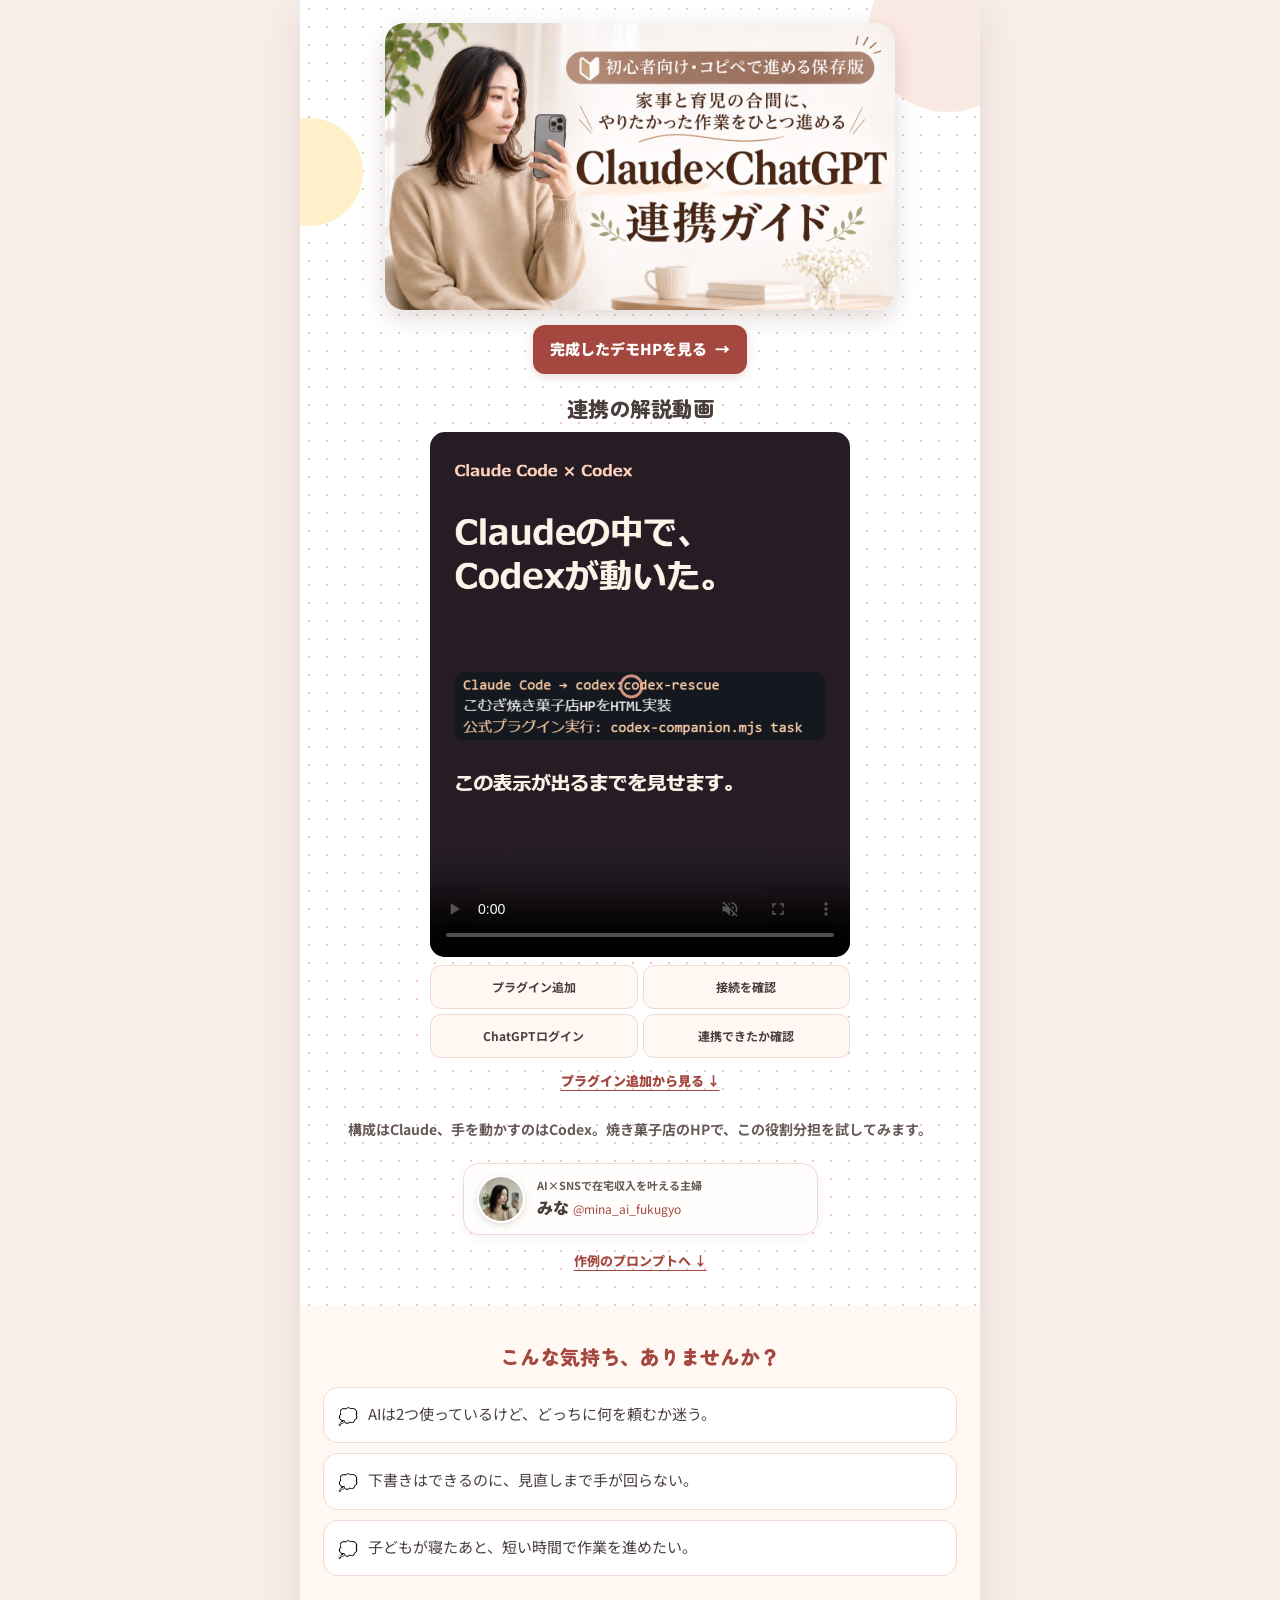
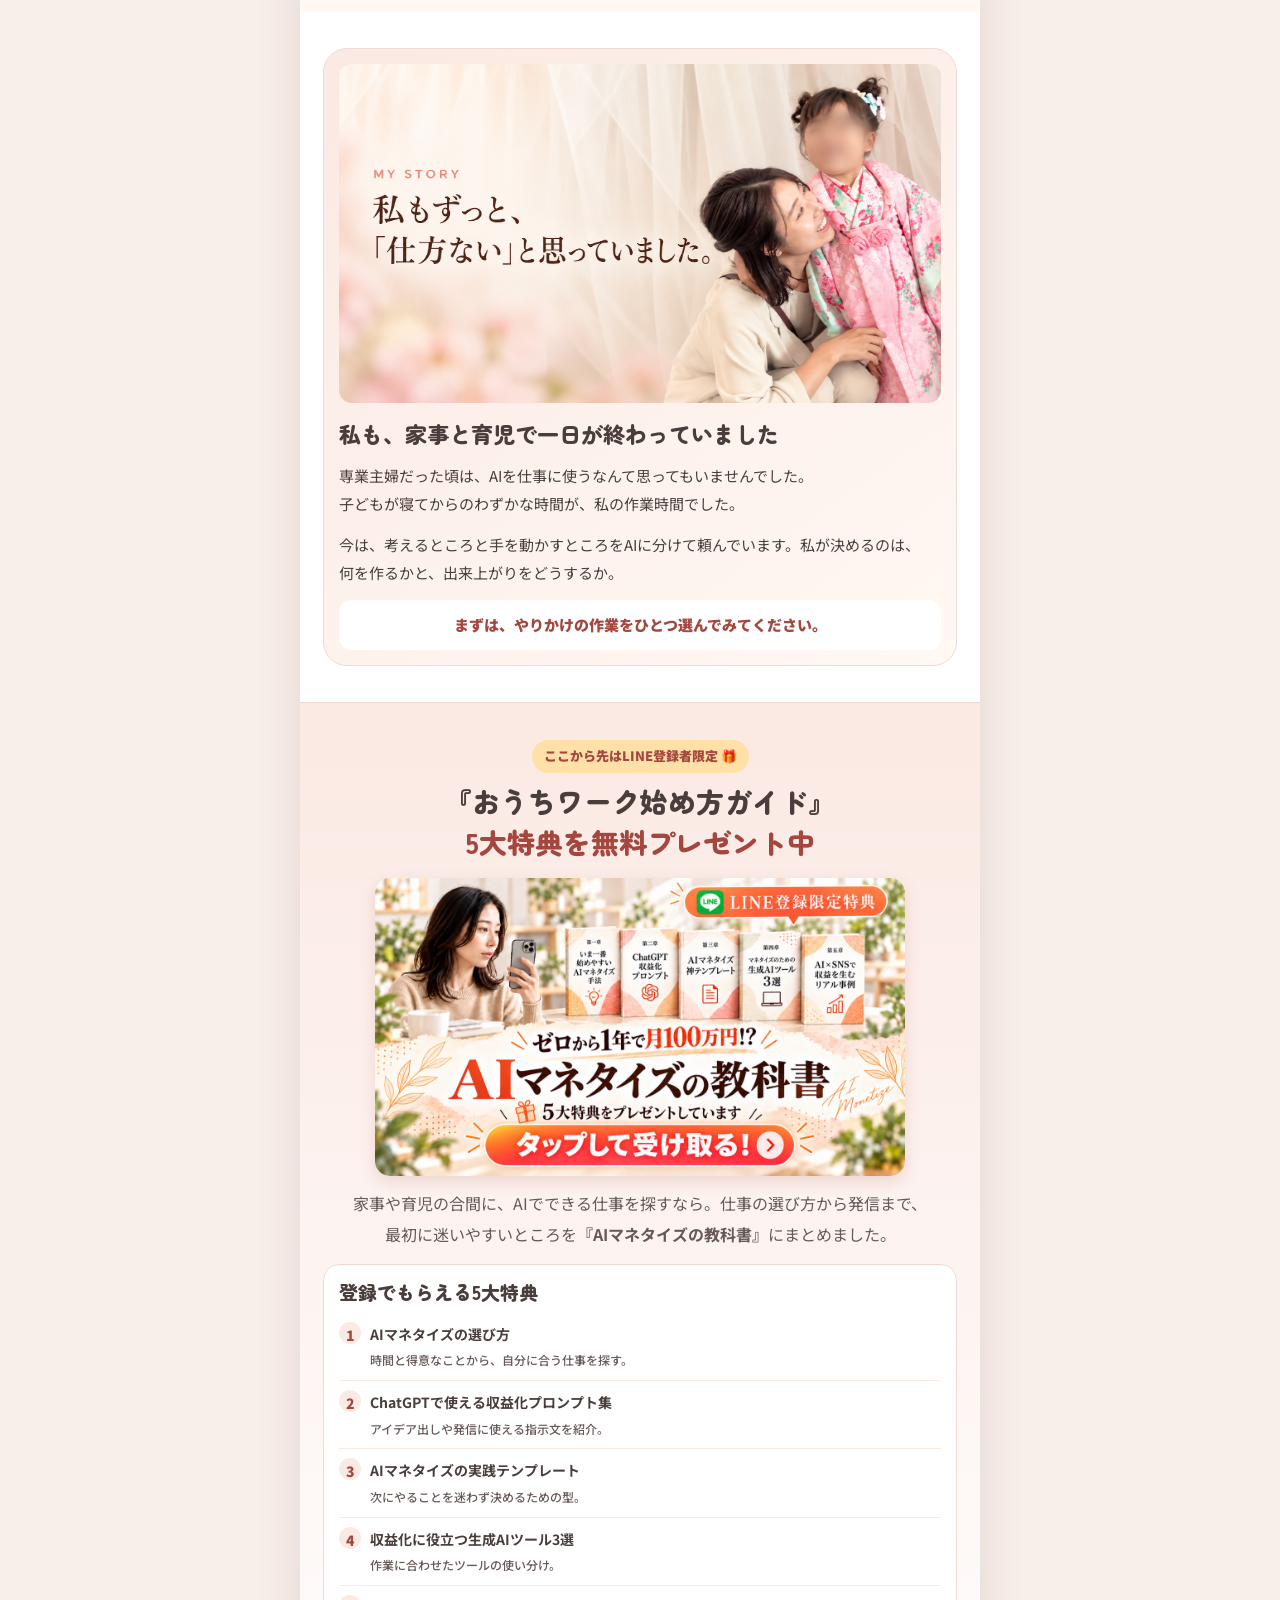
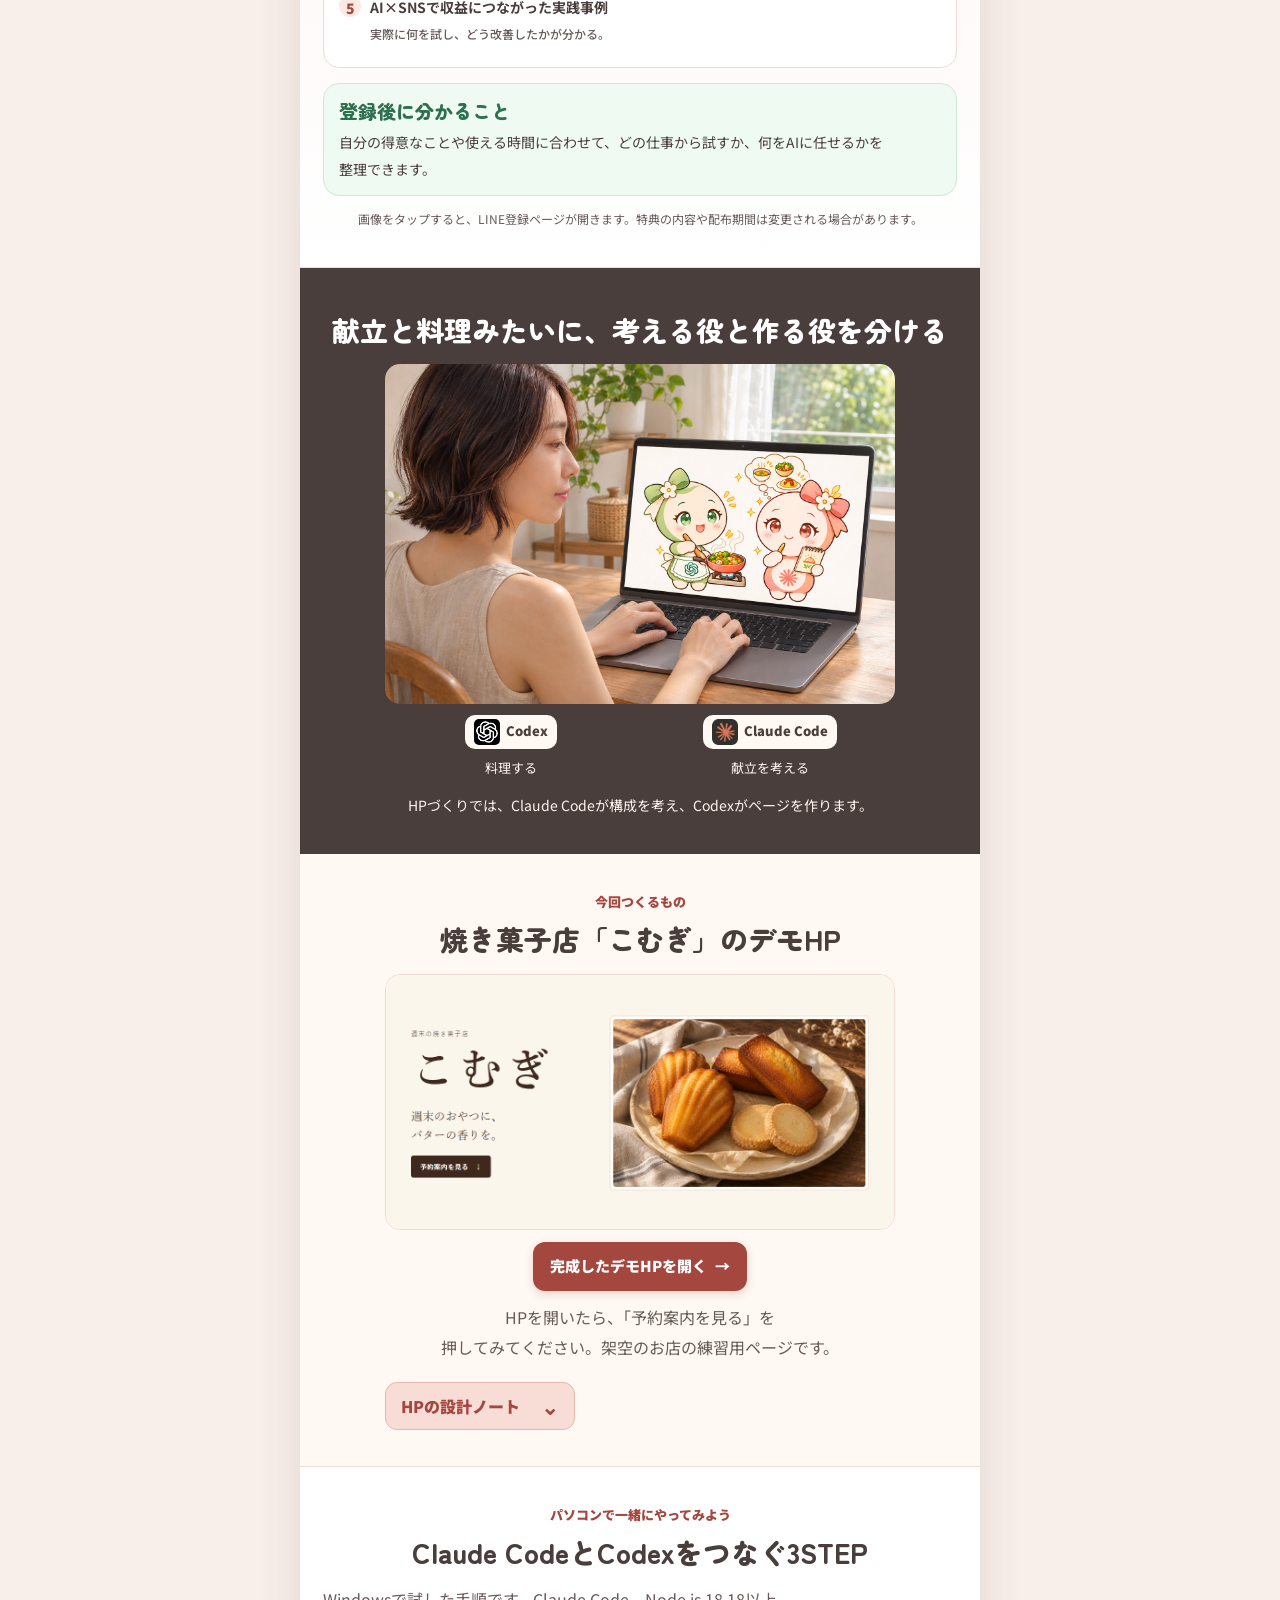
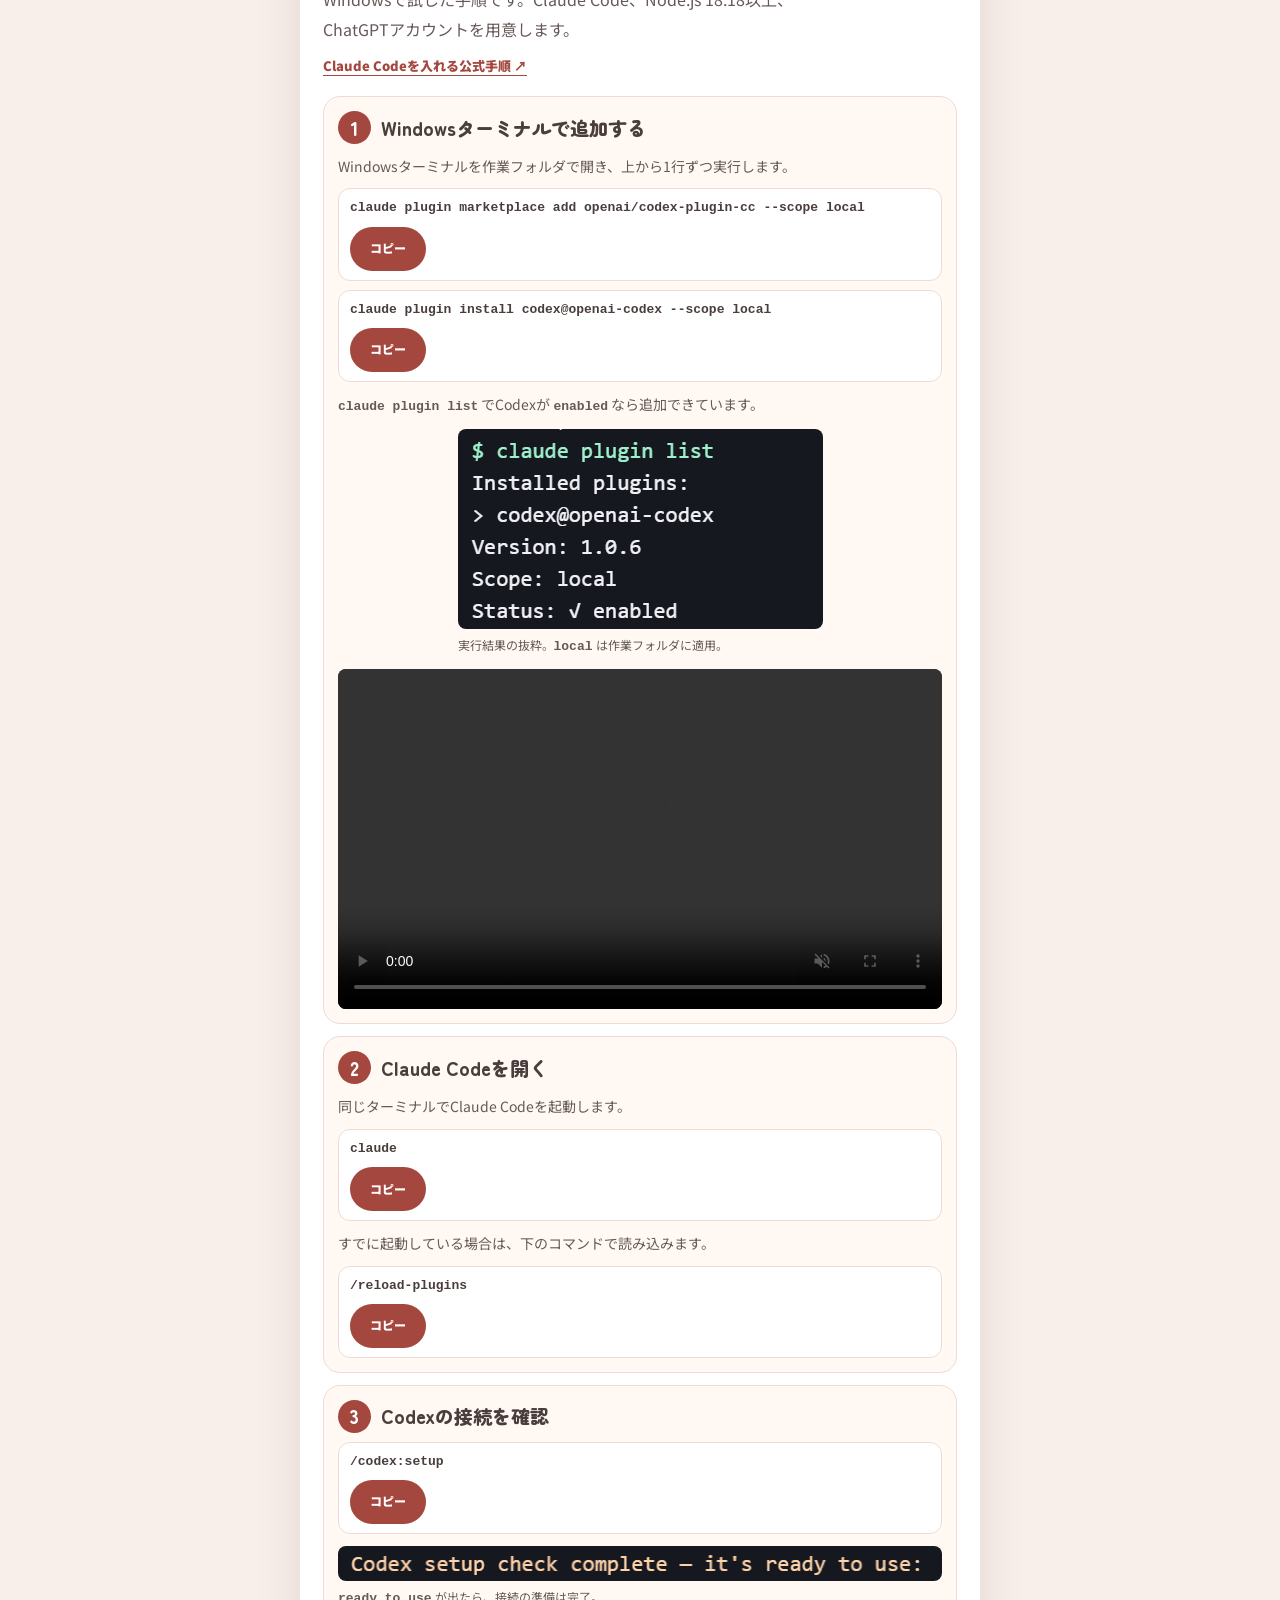
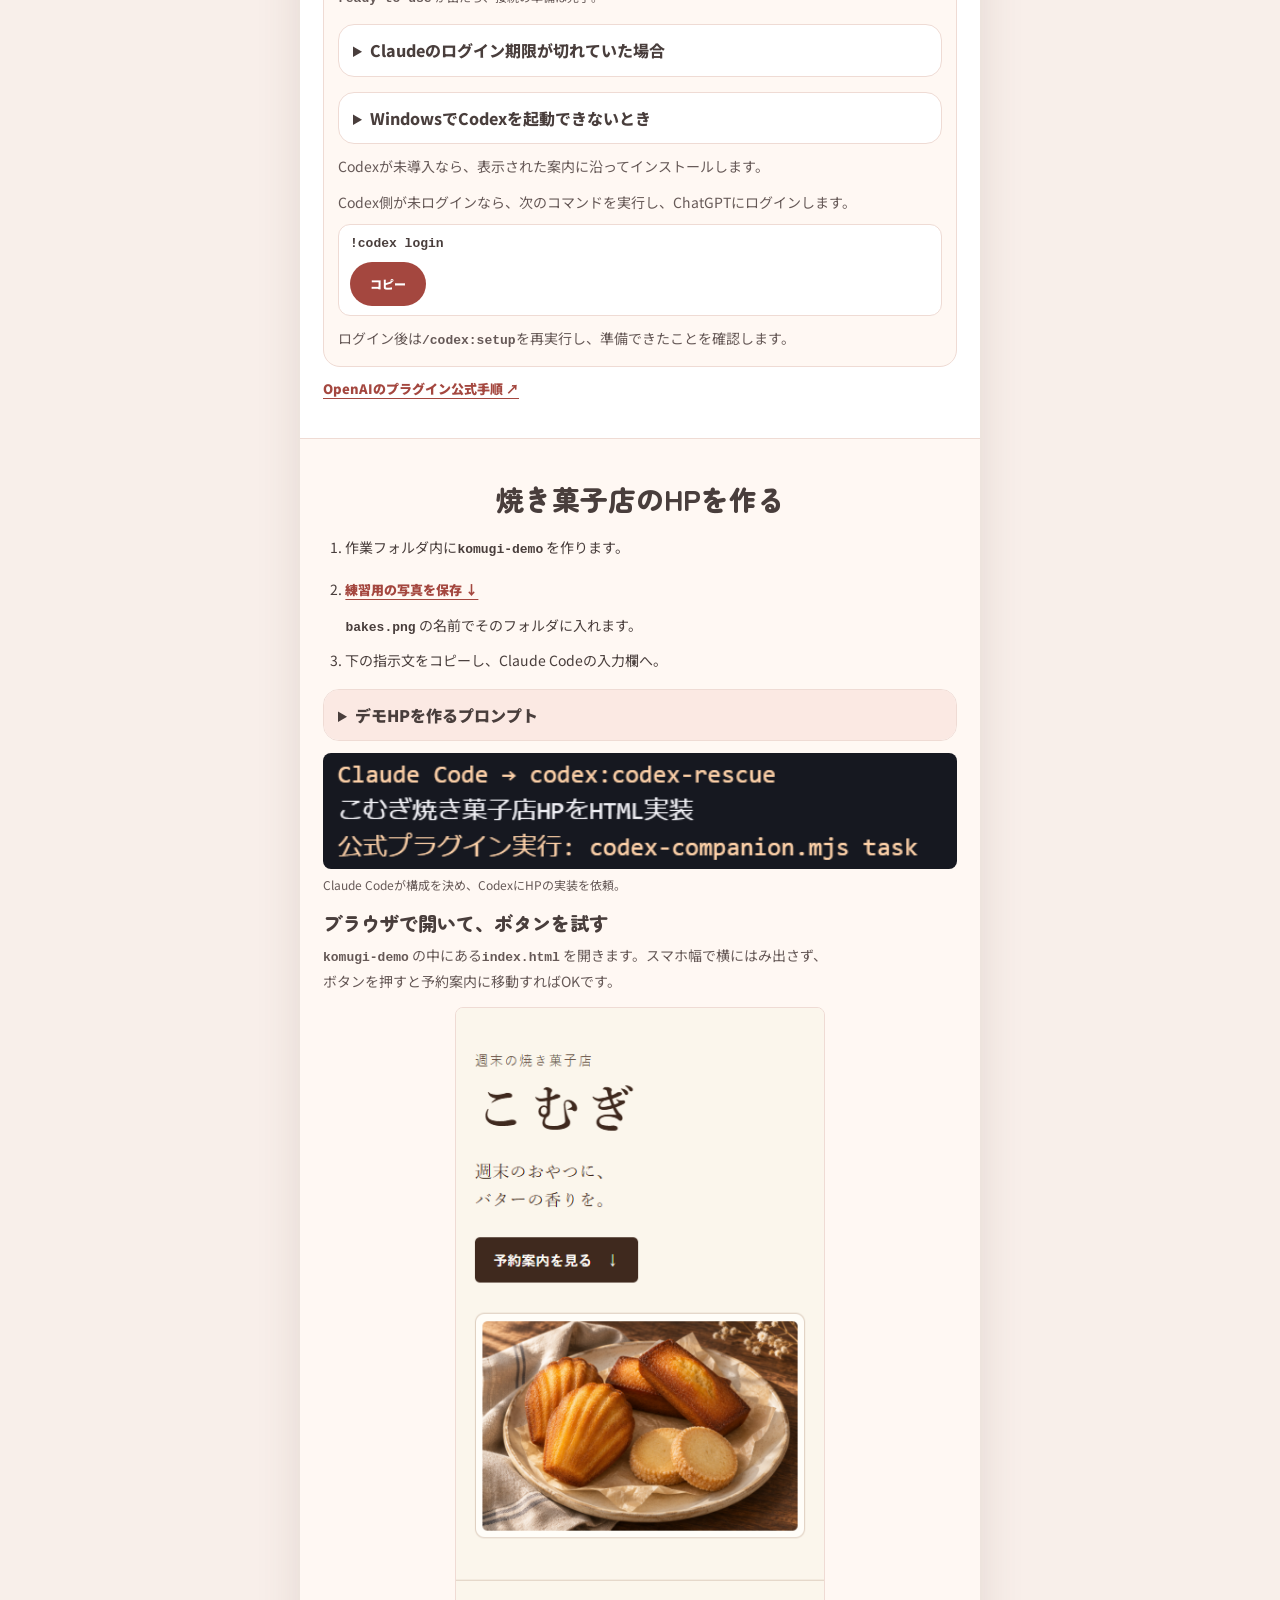
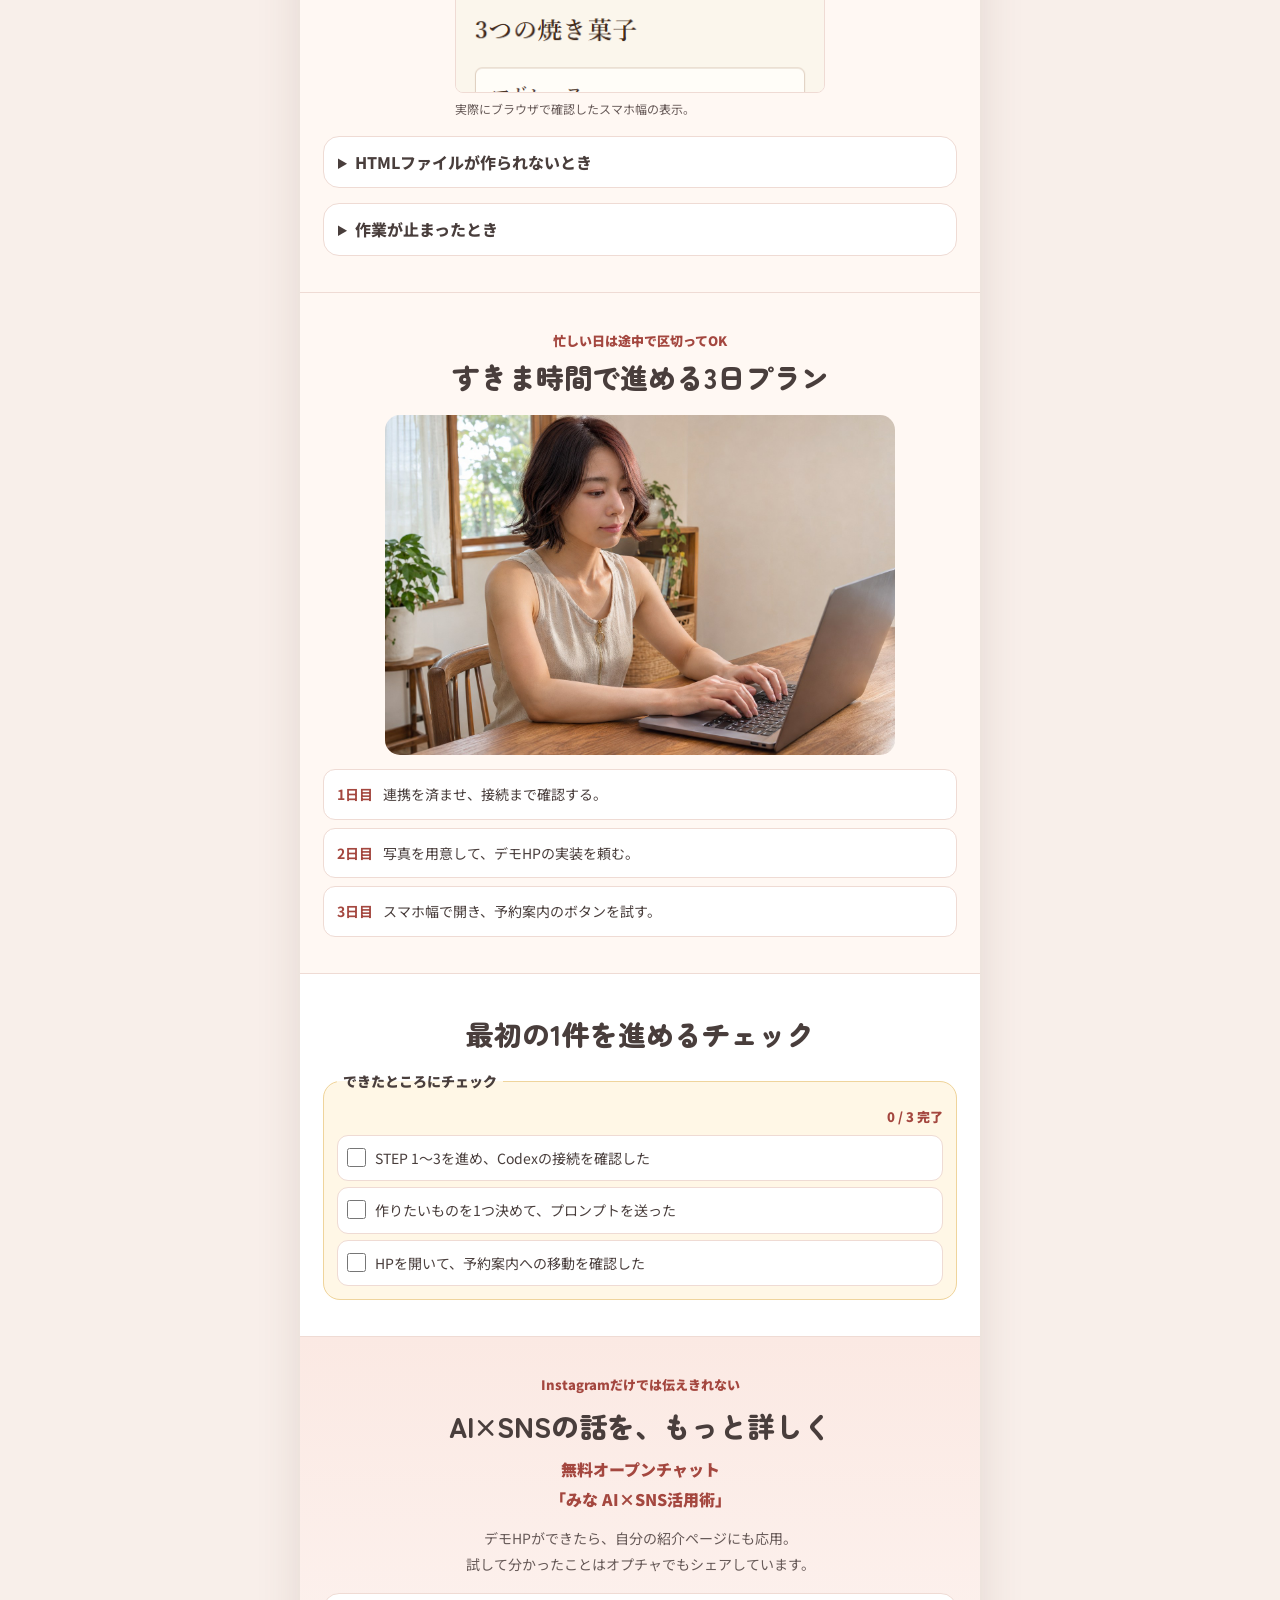
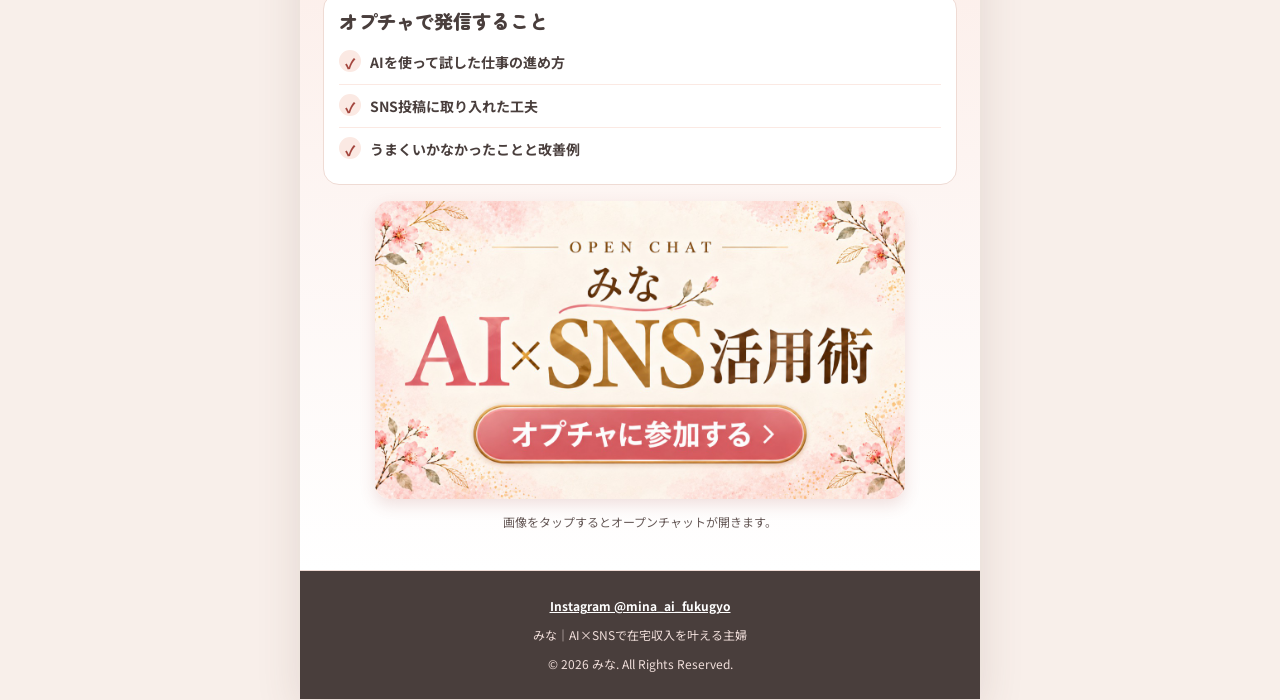
==== commit 82fc6623: "Use the supplied title banner" ====
--- a/index.html
+++ b/index.html
@@ -12,7 +12,7 @@
 <body>
 <main class="page" id="top">
   <header class="hero">
-    <img class="guide-cover" src="assets/mina-bakery-cover.png" width="1254" height="1254" alt="みな流 Claude×ChatGPT 連携実践ガイド。焼き菓子店のデモHPを作る。">
+    <img class="guide-cover" src="assets/claude-chatgpt-title-banner.jpg" width="1280" height="720" alt="初心者向け・コピペで進める保存版。家事と育児の合間に、やりたかった作業をひとつ進める。Claude×ChatGPT 連携ガイド。">
     <h1 class="sr-only">みな流 Claude×ChatGPT 連携実践ガイド</h1>
     <a class="demo-button hero-demo-button" href="komugi-demo/">完成したデモHPを見る <span aria-hidden="true">→</span></a>
     <section class="video-section" aria-labelledby="video-title">
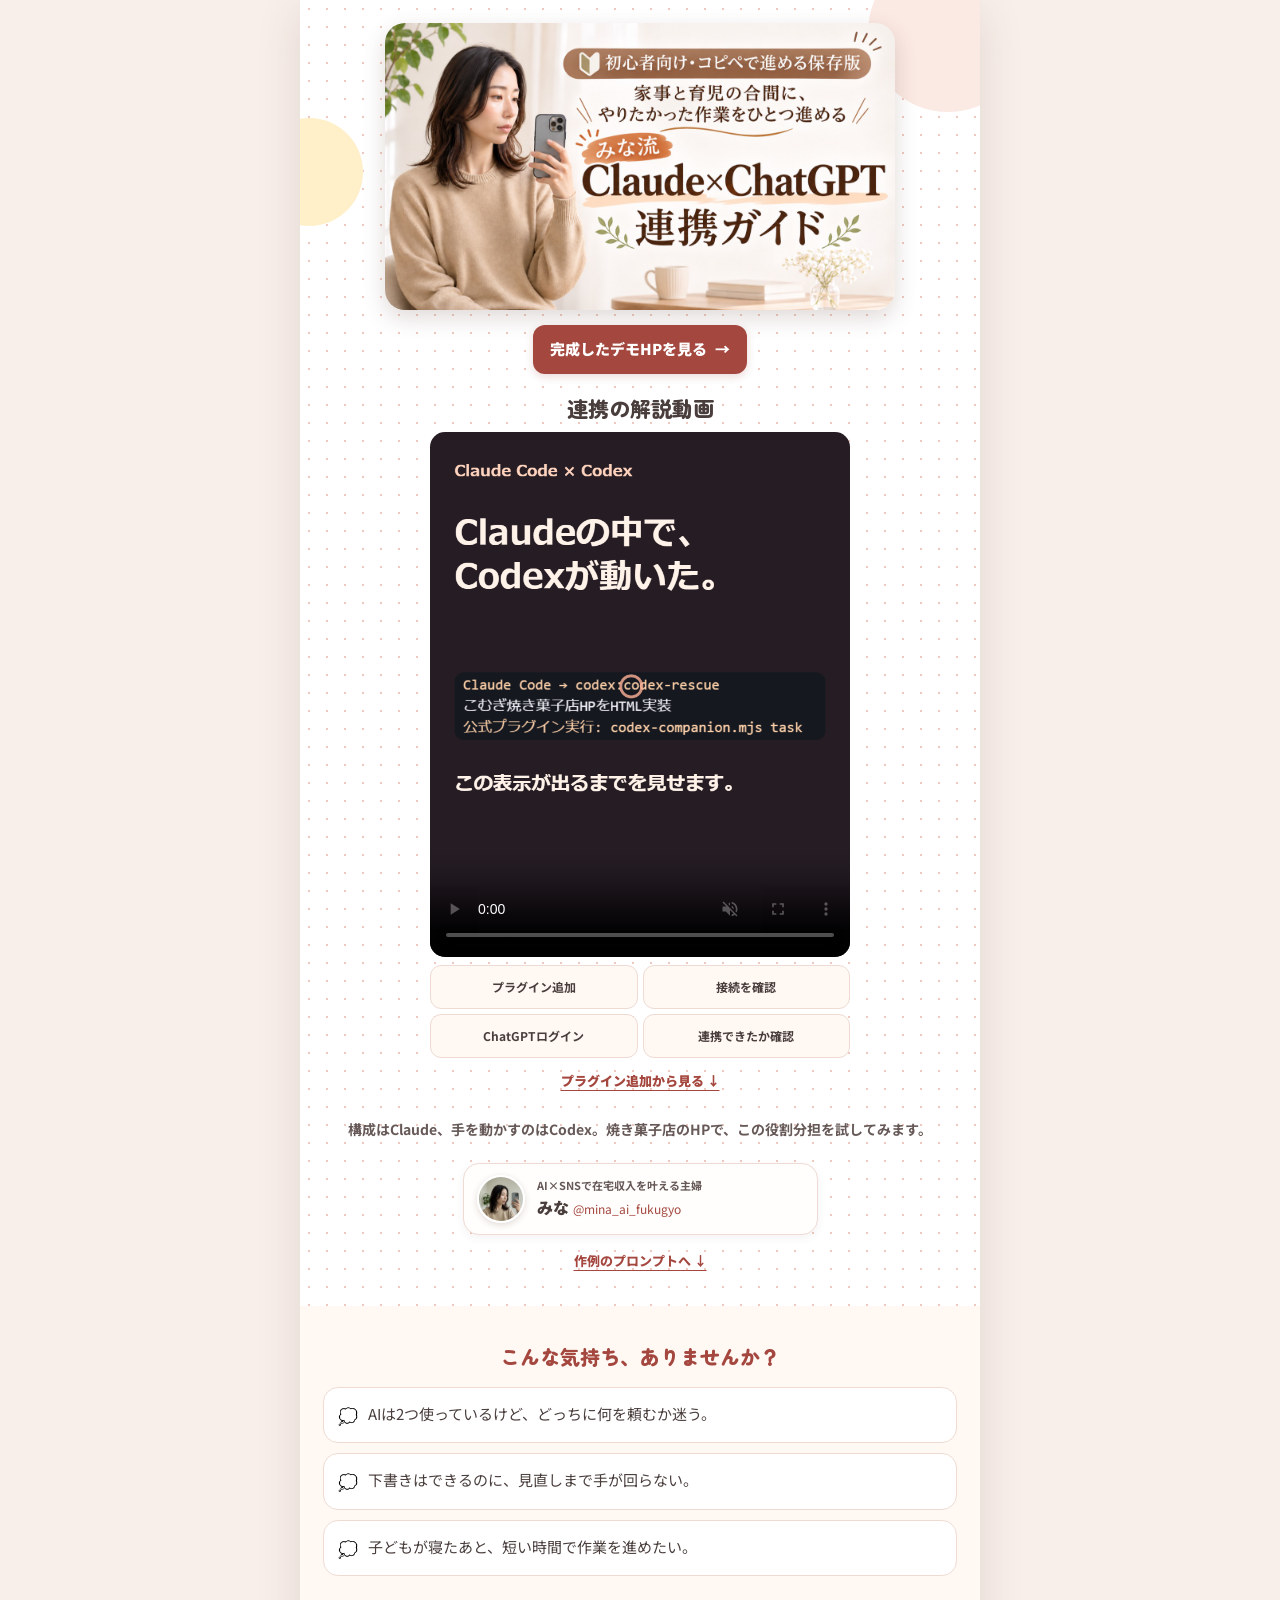
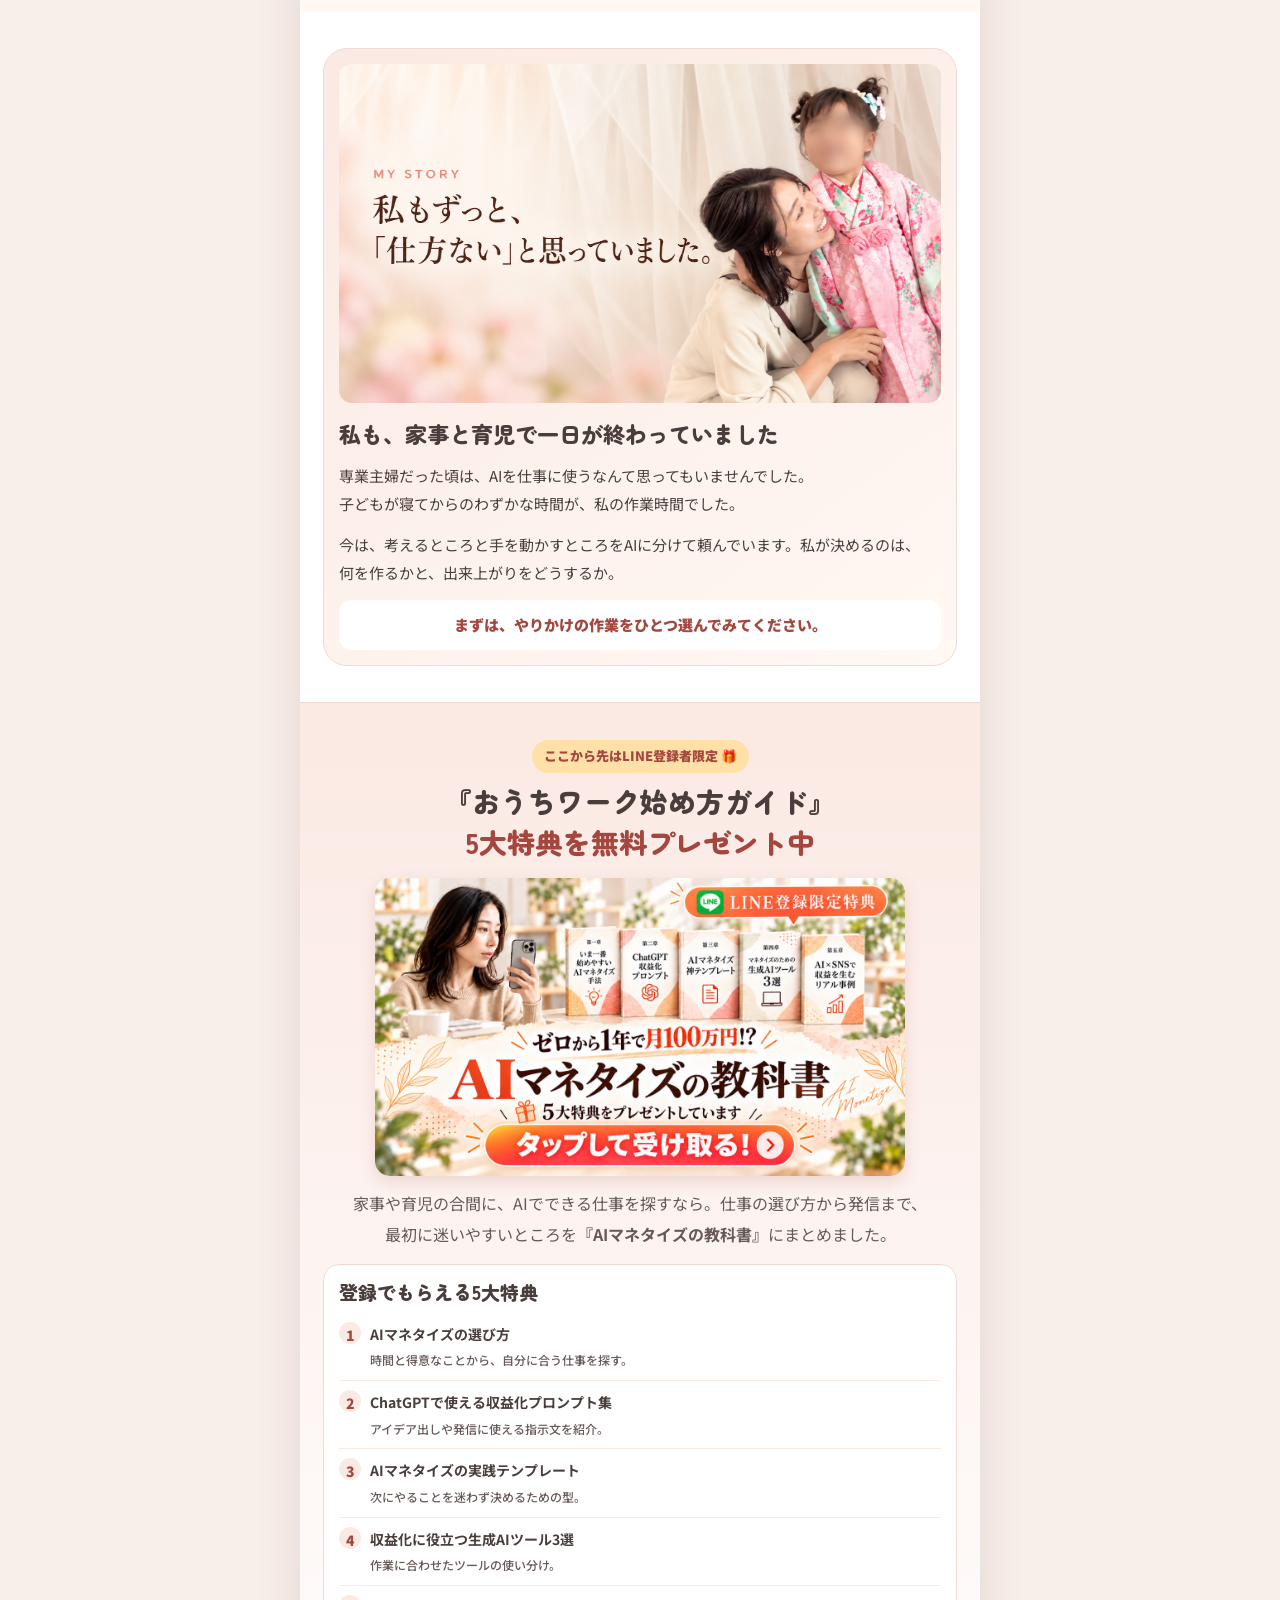
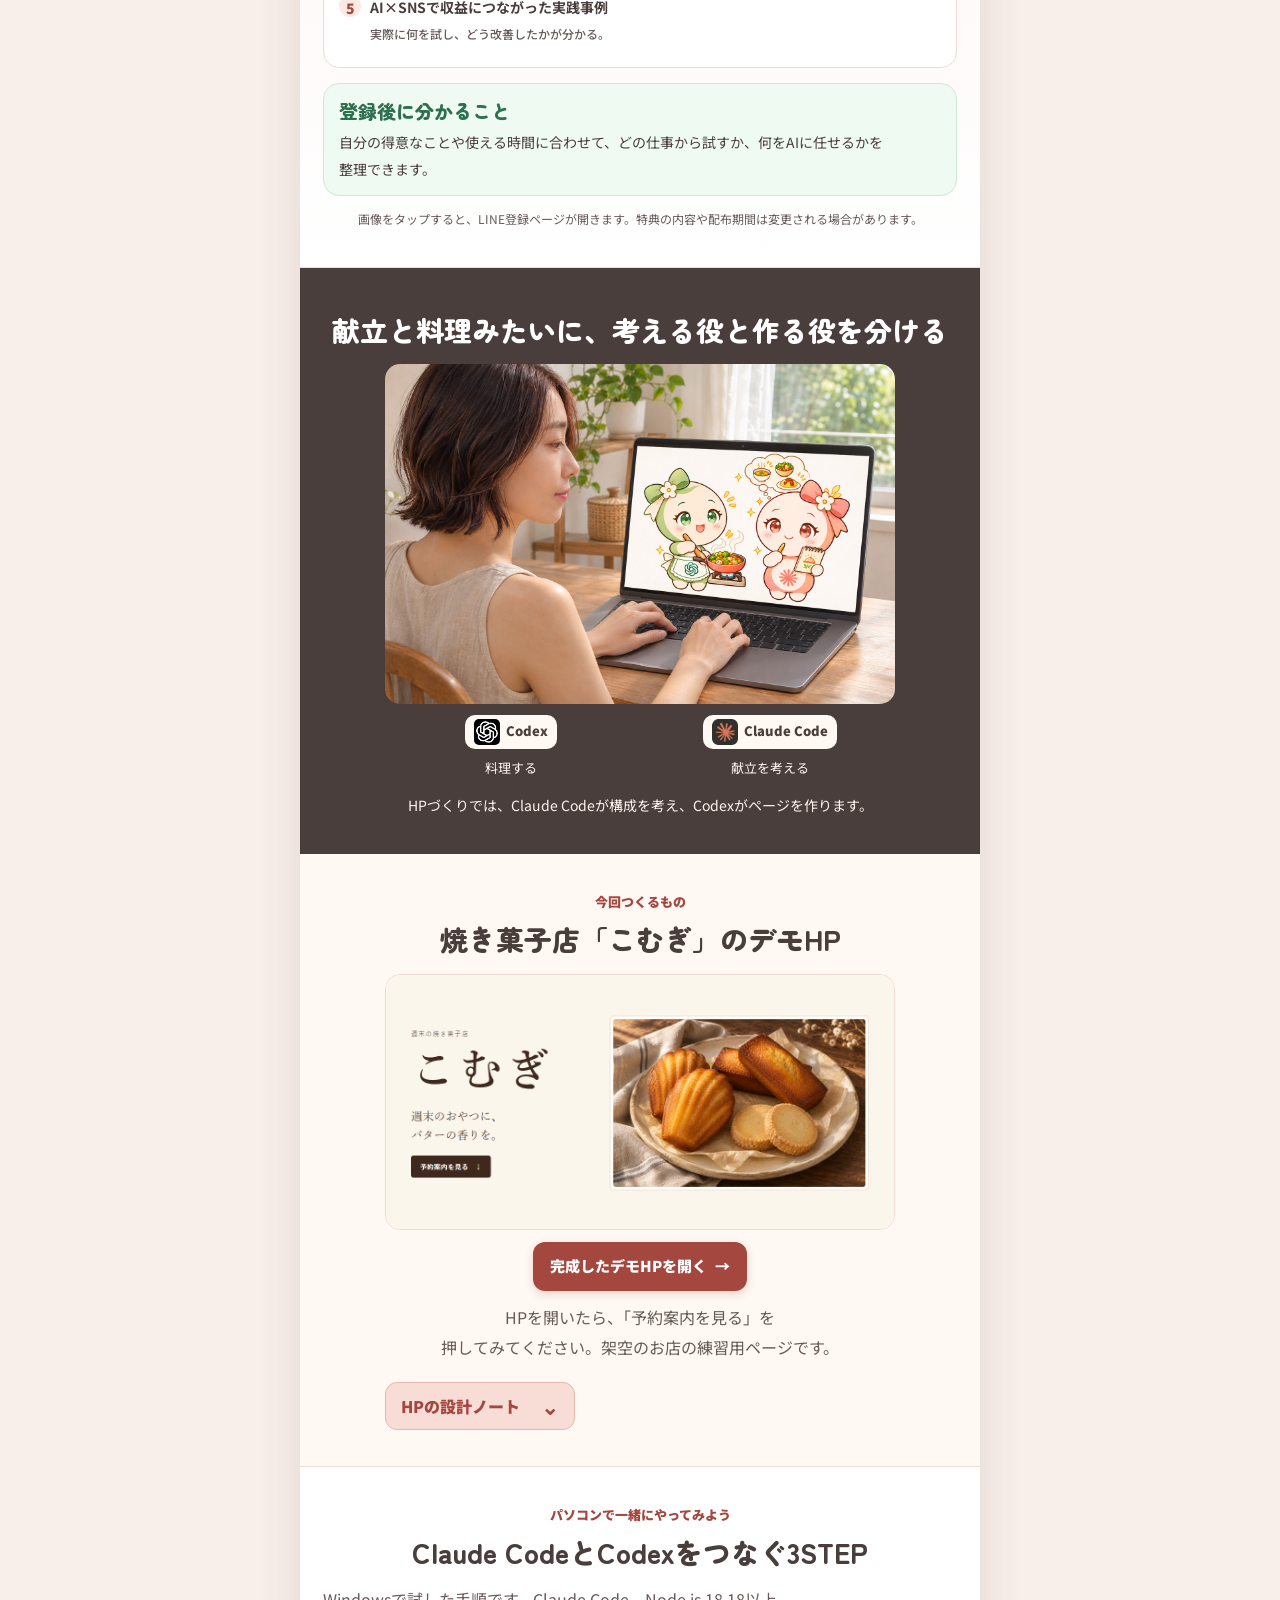
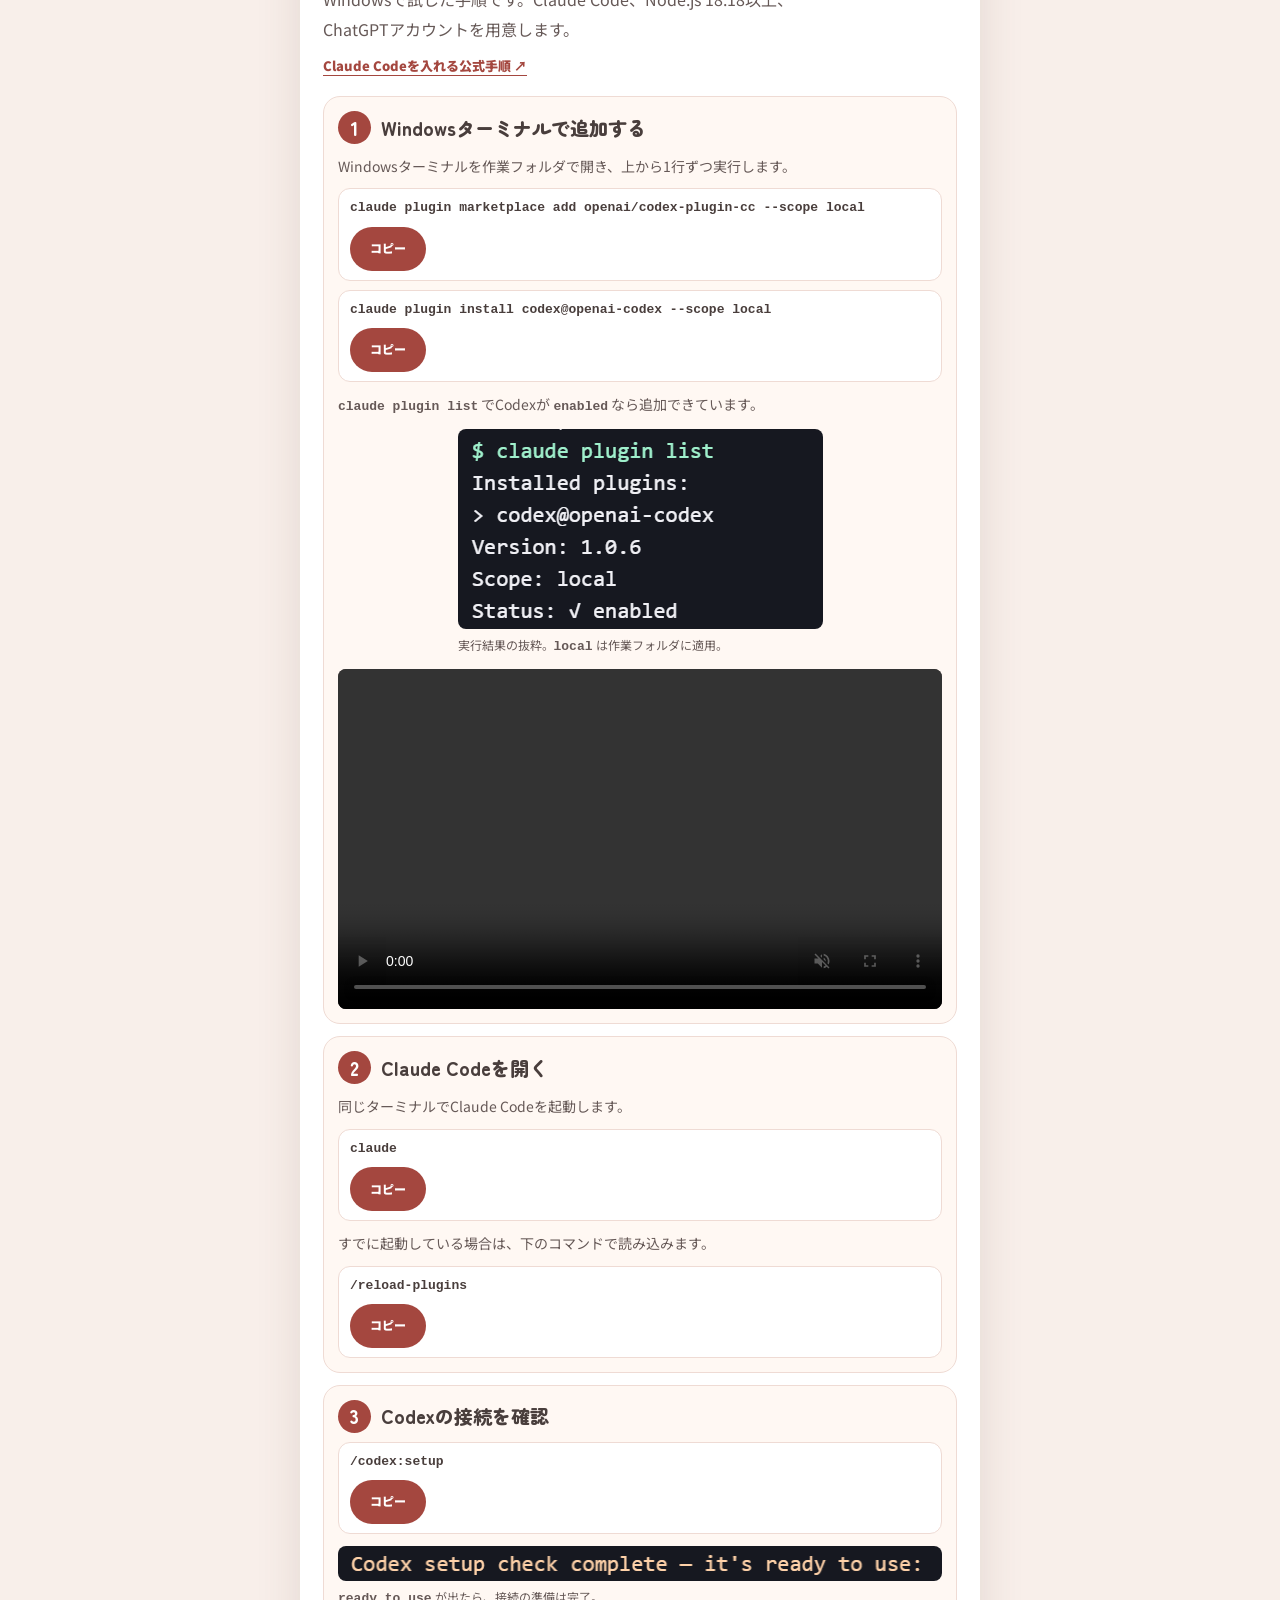
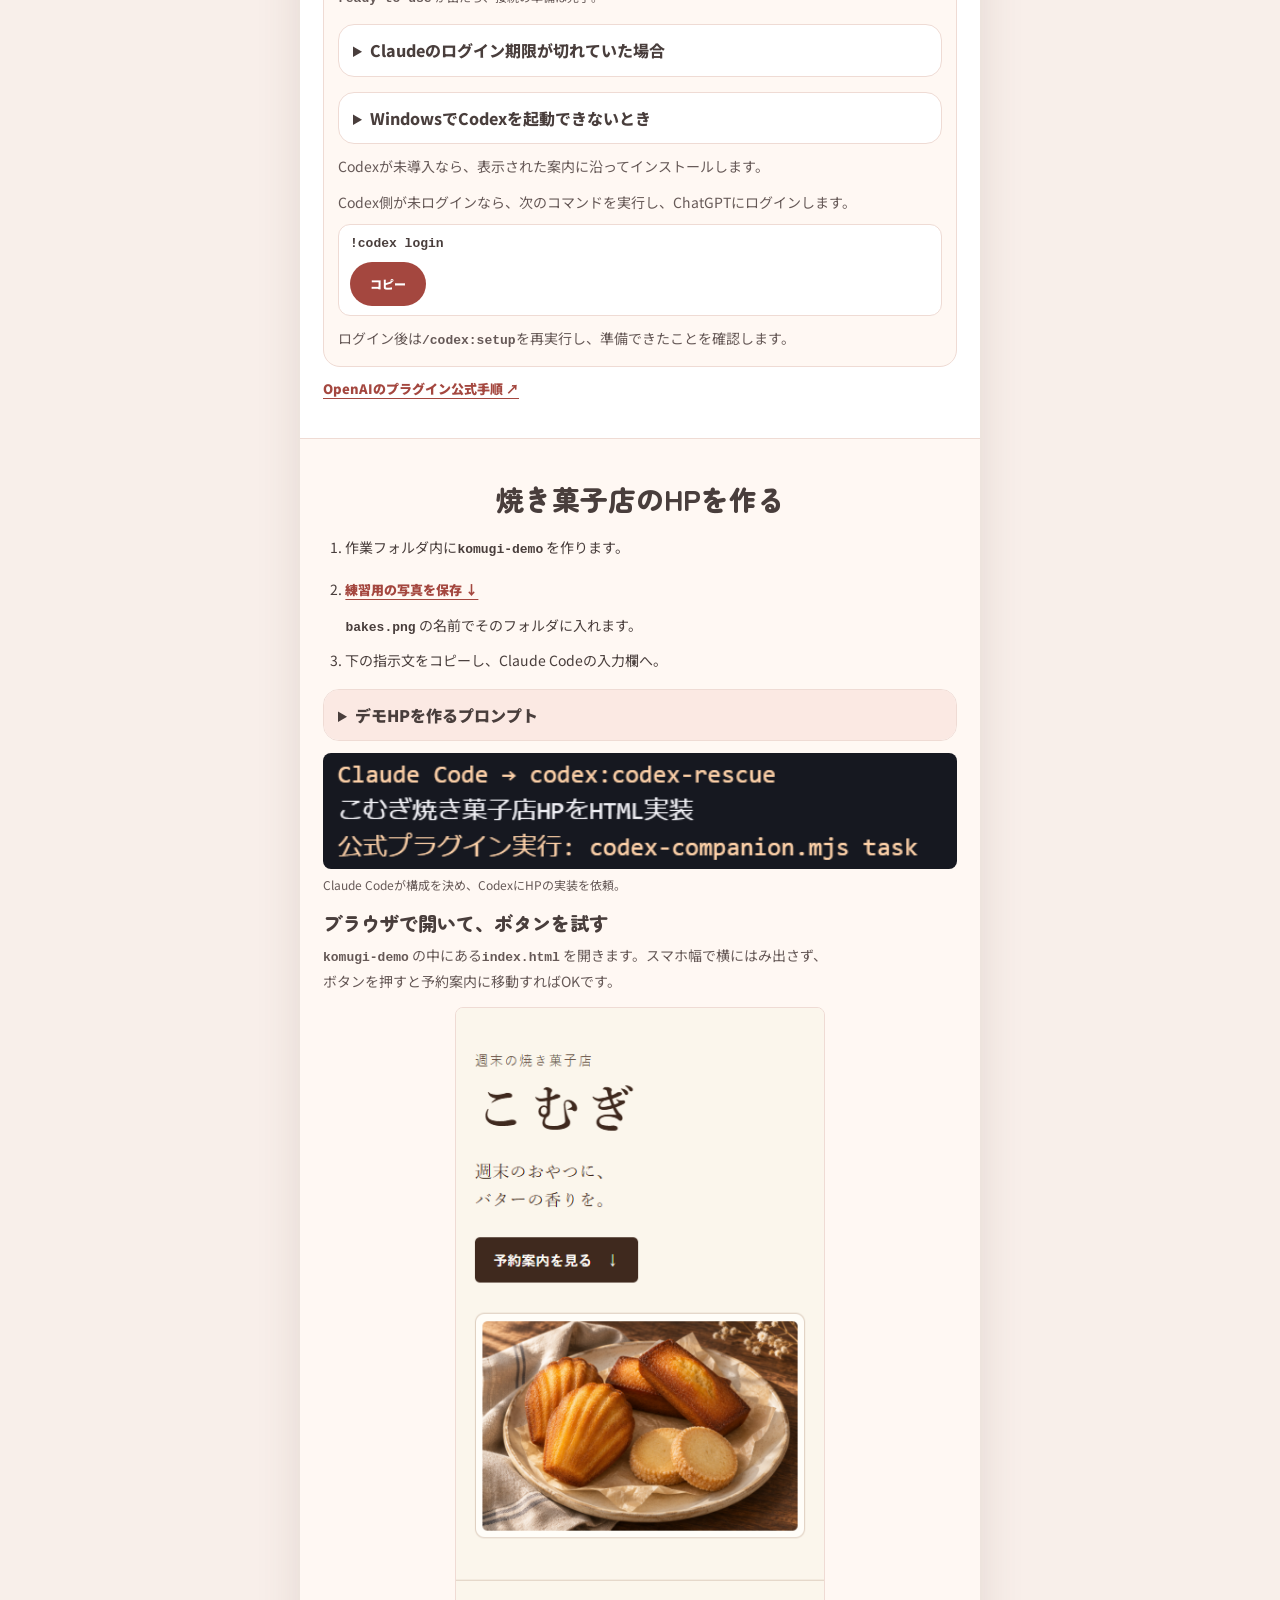
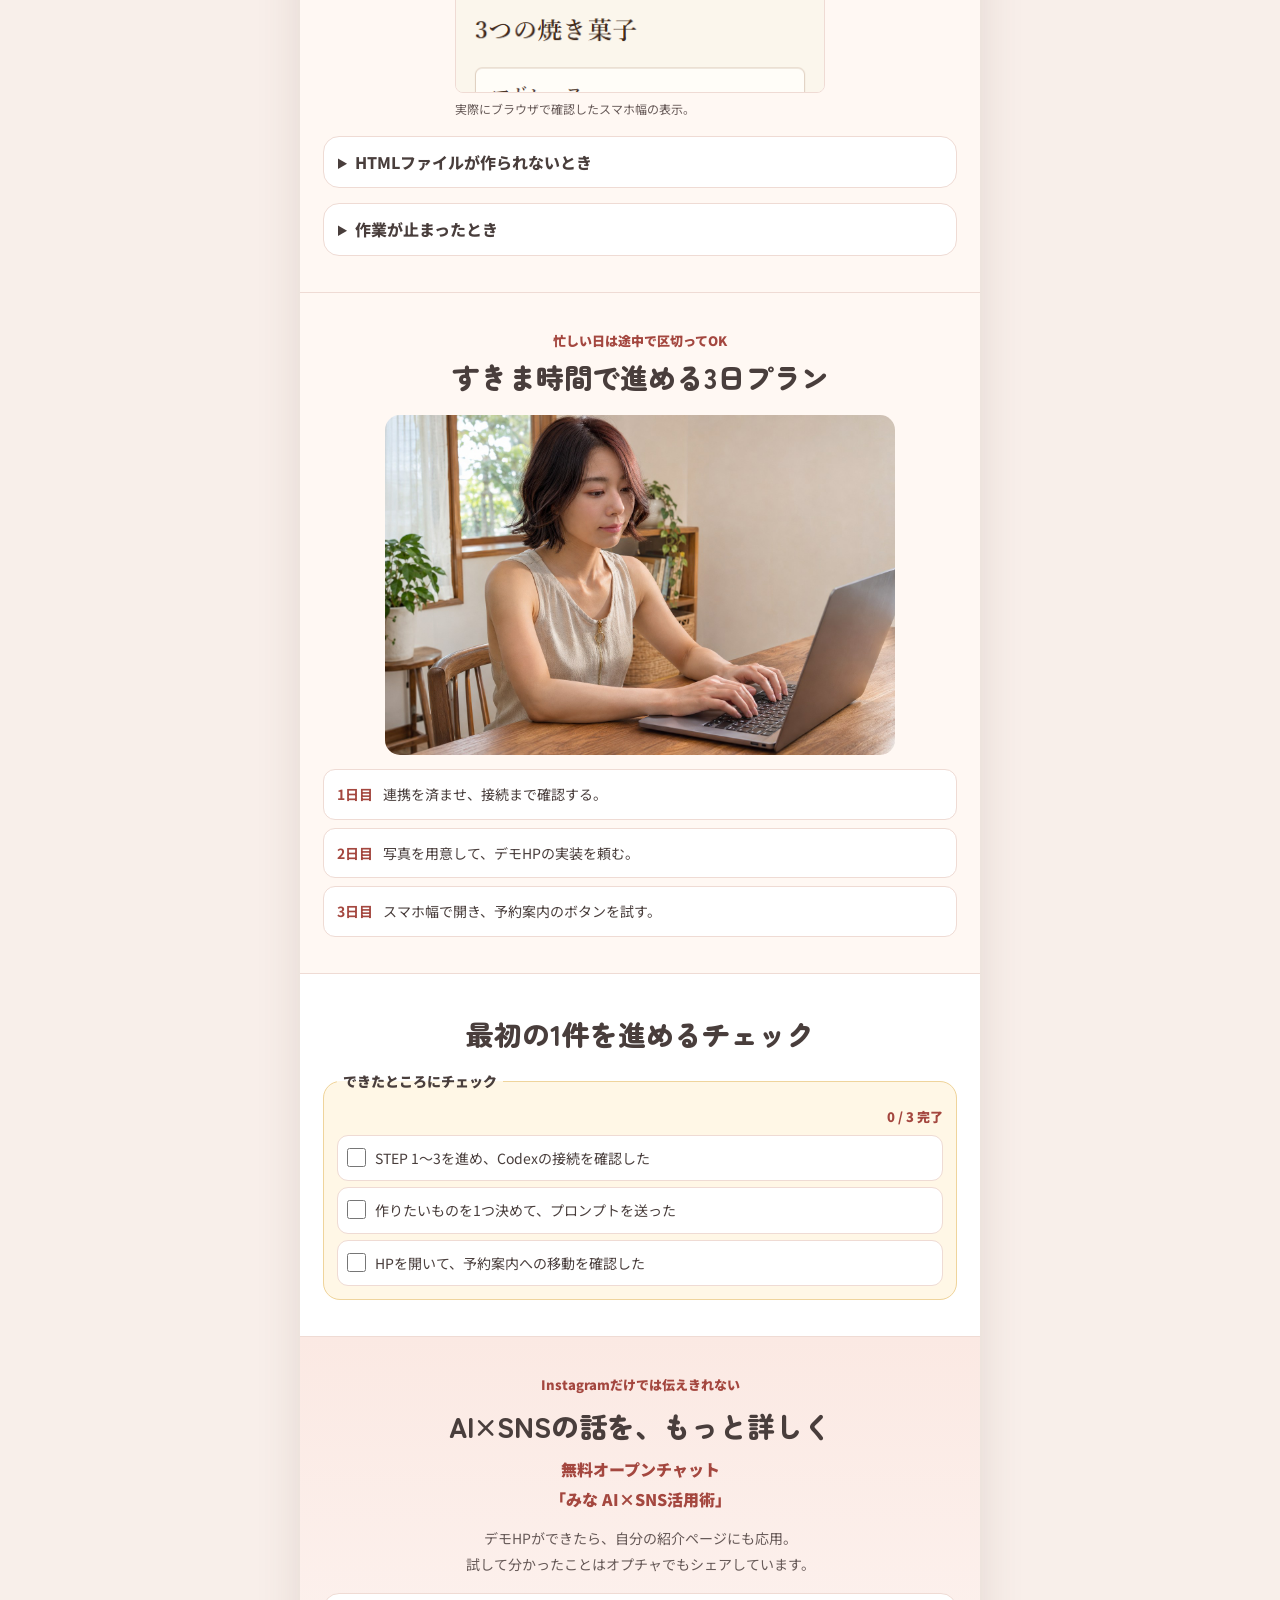
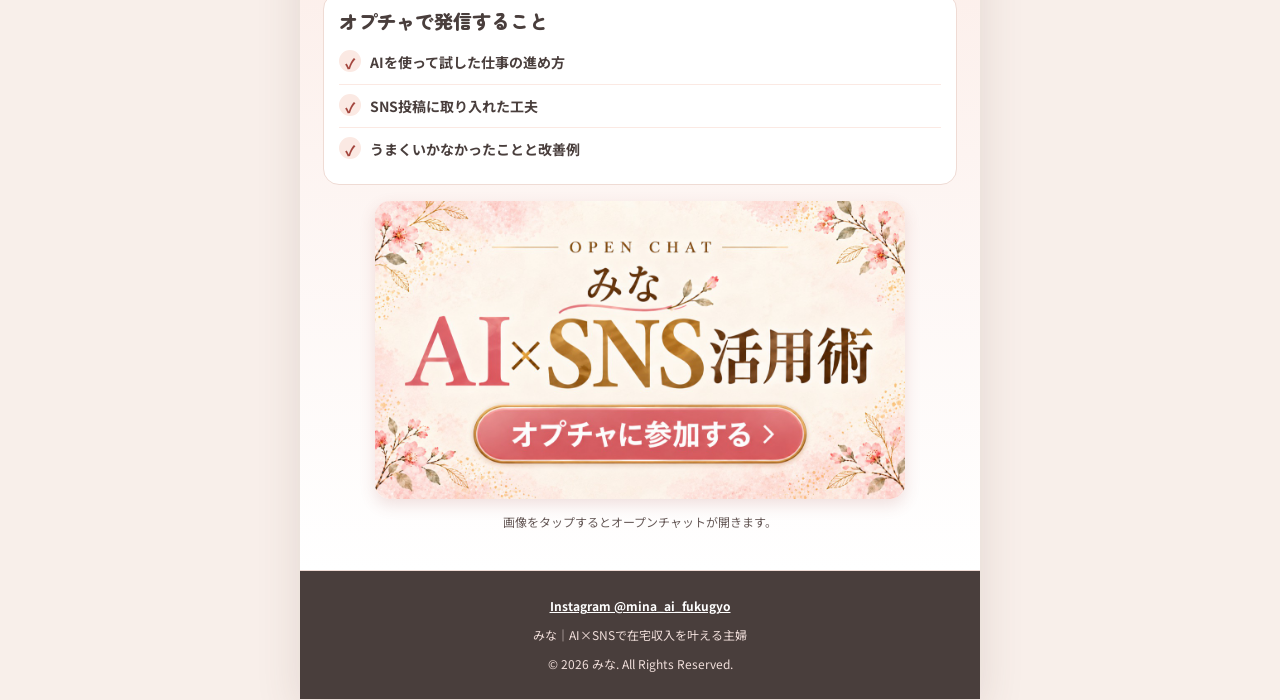
==== commit 444ab4df: "Update the title banner with Mina branding" ====
--- a/index.html
+++ b/index.html
@@ -12,7 +12,7 @@
 <body>
 <main class="page" id="top">
   <header class="hero">
-    <img class="guide-cover" src="assets/claude-chatgpt-title-banner.jpg" width="1280" height="720" alt="初心者向け・コピペで進める保存版。家事と育児の合間に、やりたかった作業をひとつ進める。Claude×ChatGPT 連携ガイド。">
+    <img class="guide-cover" src="assets/claude-chatgpt-mina-title-banner.jpg" width="1280" height="720" alt="初心者向け・コピペで進める保存版。家事と育児の合間に、やりたかった作業をひとつ進める。みな流 Claude×ChatGPT 連携ガイド。">
     <h1 class="sr-only">みな流 Claude×ChatGPT 連携実践ガイド</h1>
     <a class="demo-button hero-demo-button" href="komugi-demo/">完成したデモHPを見る <span aria-hidden="true">→</span></a>
     <section class="video-section" aria-labelledby="video-title">
